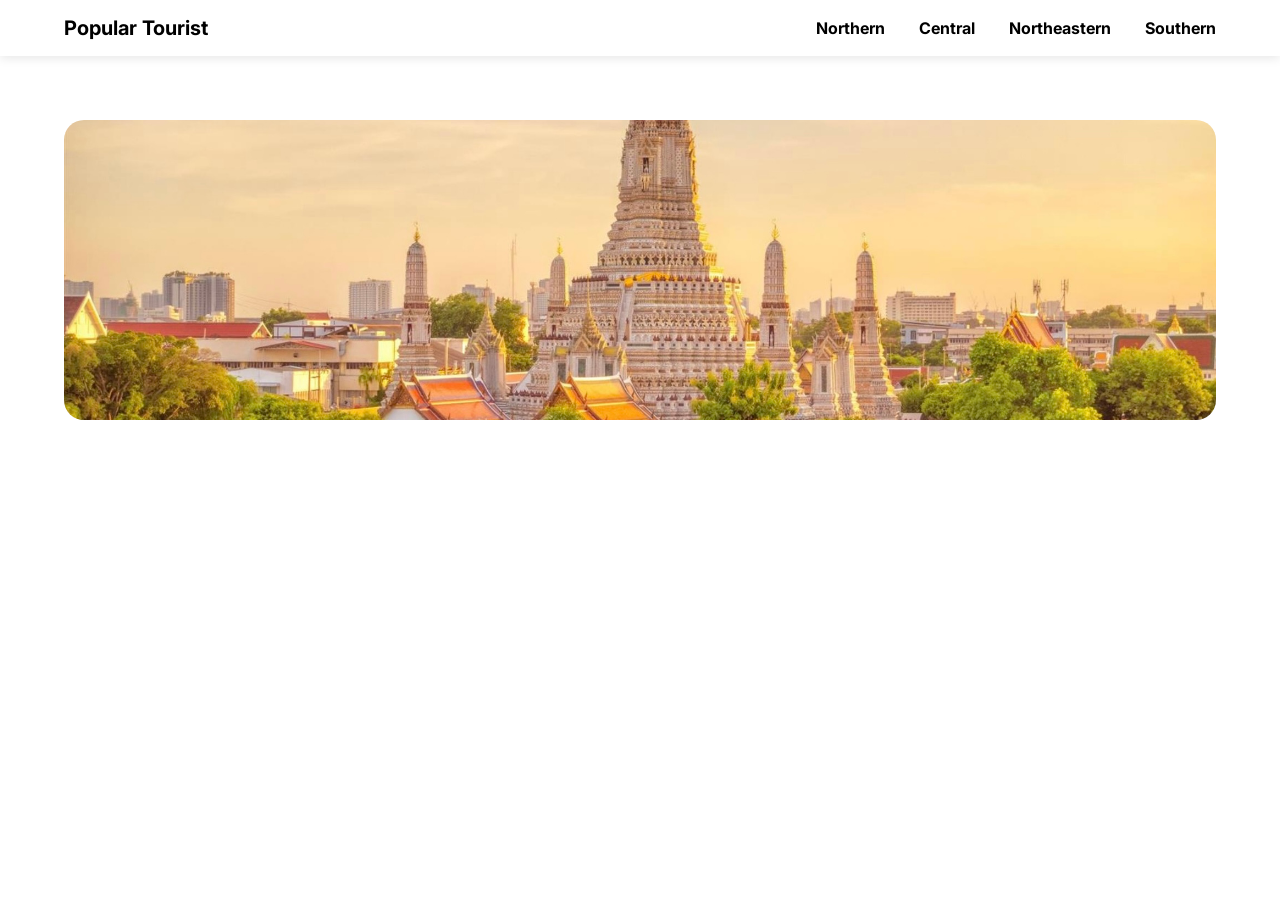
==== html/index.html @ fae62555 "add image banner" ====
<!DOCTYPE html>
<html lang="en">

<head>
  <meta charset="UTF-8">
  <meta name="viewport" content="width=device-width, initial-scale=1.0">
  <!-- Meta description for SEO -->
  <meta name="description" content="A webpage about popular tourist destinations around the Thailand.">
  <!-- favicon -->
  <link rel="icon" type="image/png/jpg" href="favicon.png">
  <!-- font link Inter, Open Sans, Roboto -->
  <link rel="preconnect" href="https://fonts.googleapis.com">
  <link rel="preconnect" href="https://fonts.gstatic.com" crossorigin>
  <link
    href="https://fonts.googleapis.com/css2?family=Inter:ital,opsz,wght@0,14..32,100..900;1,14..32,100..900&family=Open+Sans:ital,wght@0,300..800;1,300..800&family=Roboto:ital,wght@0,100..900;1,100..900&display=swap"
    rel="stylesheet">
  <!-- Icons -->
  <link rel="stylesheet"
    href="https://fonts.googleapis.com/css2?family=Material+Symbols+Outlined:opsz,wght,FILL,GRAD@24,400,0,0&icon_names=menu" />
  <!-- css , js link -->
  <link rel="stylesheet" href="../css/style.css">
  <script src="./index.js" defer></script>
  <!-- favicon -->
  <link rel="icon" type="image/x-icon" href="#">
  <title>Popular Tourist</title>

</head>

<body>

  <header class="header">
    <a class="logo" href="#home">Popular Tourist</a>
    <div class="navbar">
      <a href="#">Northern</a>
      <a href="#">Central</a>
      <a href="#">Northeastern</a>
      <a href="#">Southern</a>
    </div>
  </header>

  <!-- banner -->
  <div class="banner">
    <div class="bannerImages">
      <img src="../img/1.jpg" class="bannerImage">
      <img src="../img/2.jpg" class="bannerImage">
      <img src="../img/3.jpg" class="bannerImage">
      <img src="../img/4.webp" class="bannerImage">
      <img src="../img/5.jpg" class="bannerImage">
      <img src="../img/6.jpg" class="bannerImage">
      <img src="../img/7.jpg" class="bannerImage">
    </div>
  </div>








</body>

</html>
---- css/style.css ----
*{
    margin: 0;
    padding: 0;
    /* box-sizing: border-box; */
}

body{
    font-family: "Inter", "Open Sans", "Roboto";
    background-color: #ffffff;
    line-height: auto; 
}

.header {
    font-weight: bold;
    padding: 1rem 4rem;
    display:flex;
    justify-content:space-between;
    align-items:center;
    box-shadow: 0px 2px 10px #0000001a;
}

.logo {
    font-weight: bold;
    font-size: 1.25rem;
    color: black; 
    text-decoration: none;
}

.navbar a{
    font-weight: bold;
    font-size: 1rem;
    color: black;
    text-decoration: none;
    margin-left: 30px;
}

.banner {
    width: 100%;
    margin: auto;
}

.bannerImages {
    width: 90%;
    height: 300px;
    padding: 4rem 2rem;
    margin: auto;
    display: flex;
    align-items: center;

    overflow-x: auto;             
    scroll-snap-type: x mandatory;
    gap: 40px;
}

.bannerImages::-webkit-scrollbar {
    display: none;
}

.bannerImage {
    flex: 0 0 100%;
    height: 300px;
    object-fit: cover;
    scroll-snap-align: center;
    border-radius: 20px;
    
}


/* ขนาดหน้าจอมือถือ */
/* @media (max-width:848px){
    .header {
        padding: 1rem 4rem;
        font-weight: bold;
        display: flex;
        justify-content: space-between;
        box-shadow: 0px 2px 10px #0000001a;
    }
    .navbar {
        display: none;
    }

   .logo {
        font-size: 1rem;
   }
   
   .navbar a {
        font-size: 1rem;
   }
    
} */
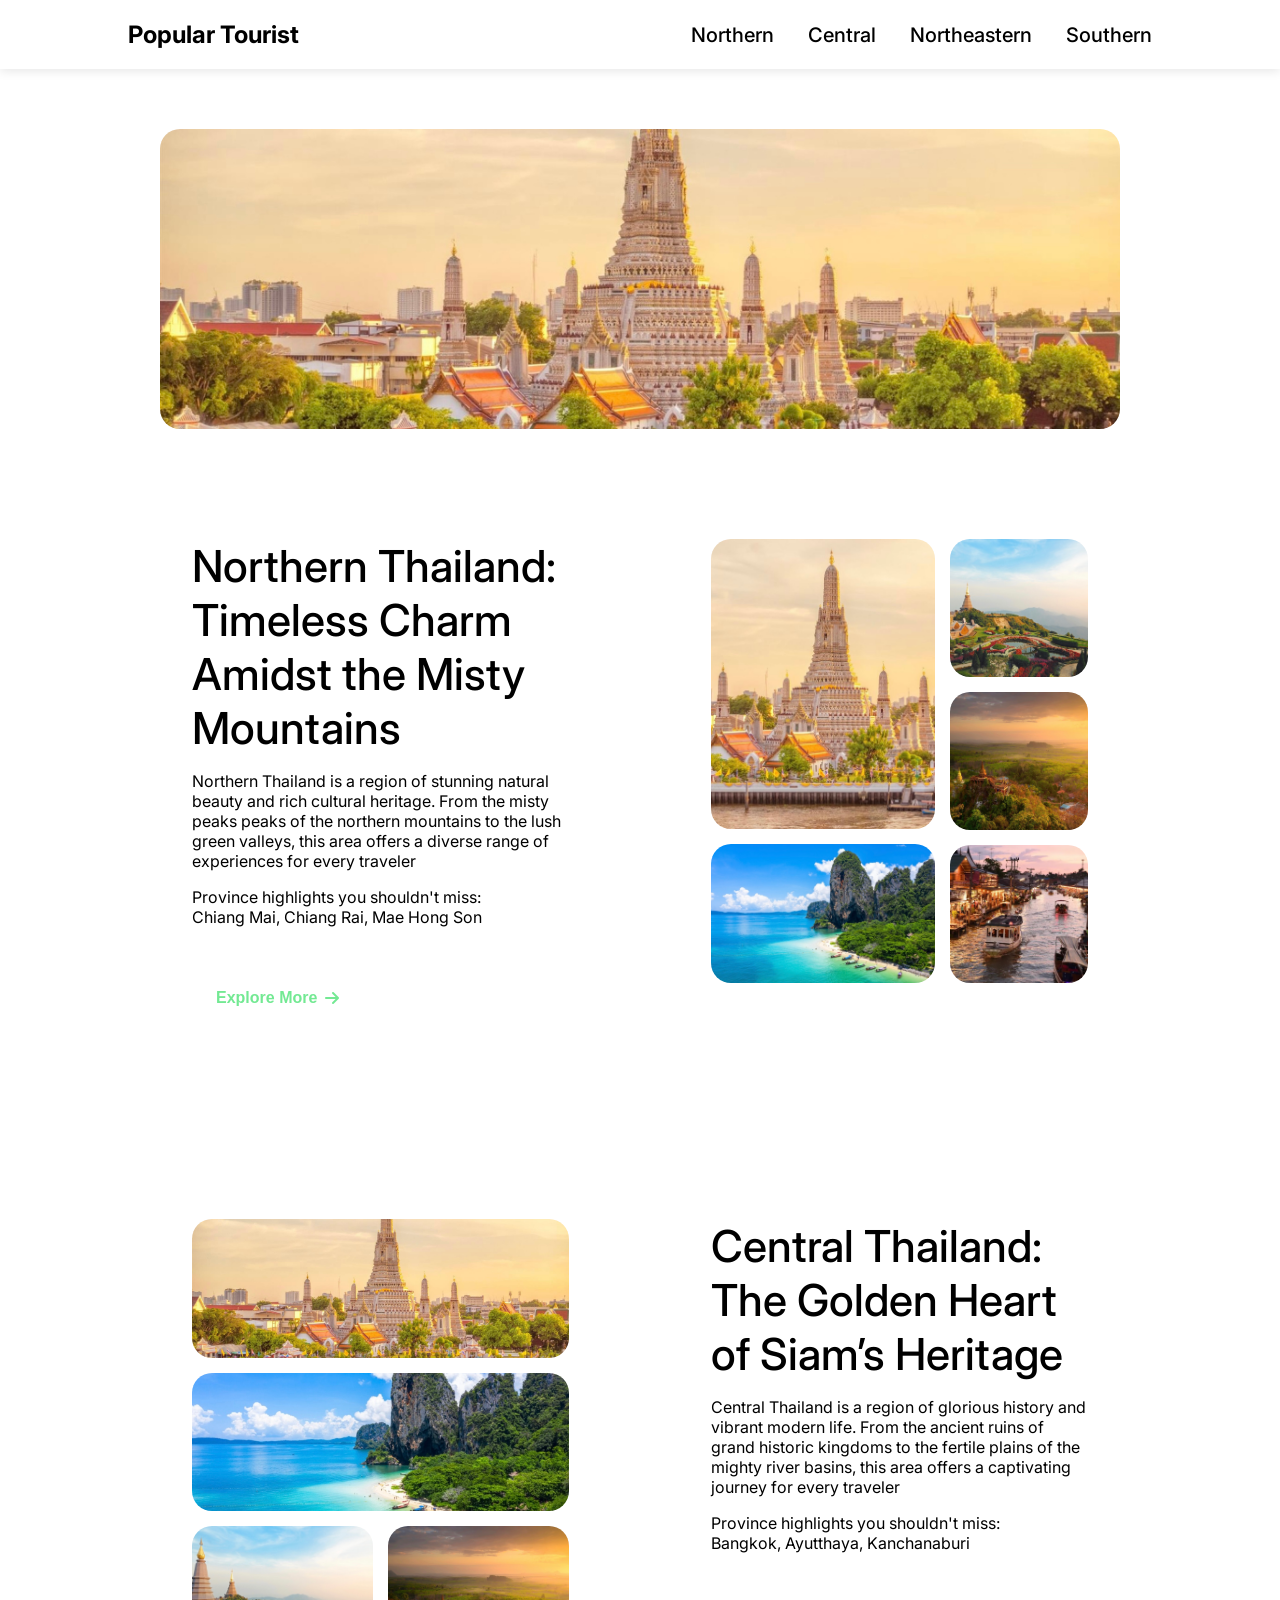
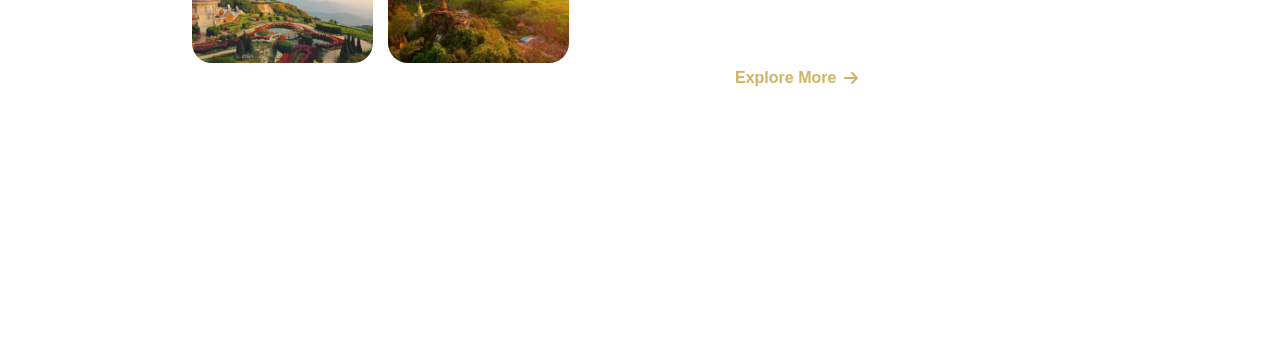
==== commit d357e7ee: "add content northern and central" ====
--- a/html/index.html
+++ b/html/index.html
@@ -15,19 +15,19 @@
     href="https://fonts.googleapis.com/css2?family=Inter:ital,opsz,wght@0,14..32,100..900;1,14..32,100..900&family=Open+Sans:ital,wght@0,300..800;1,300..800&family=Roboto:ital,wght@0,100..900;1,100..900&display=swap"
     rel="stylesheet">
   <!-- Icons -->
-  <link rel="stylesheet"
-    href="https://fonts.googleapis.com/css2?family=Material+Symbols+Outlined:opsz,wght,FILL,GRAD@24,400,0,0&icon_names=menu" />
+  <link rel="stylesheet" href="https://cdnjs.cloudflare.com/ajax/libs/font-awesome/6.5.1/css/all.min.css">
+  <!-- <link rel="stylesheet"
+    href="https://fonts.googleapis.com/css2?family=Material+Symbols+Outlined:opsz,wght,FILL,GRAD@24,400,0,0&icon_names=menu" /> -->
   <!-- css , js link -->
   <link rel="stylesheet" href="../css/style.css">
   <script src="./index.js" defer></script>
-  <!-- favicon -->
-  <link rel="icon" type="image/x-icon" href="#">
   <title>Popular Tourist</title>
 
 </head>
 
 <body>
 
+  <!-- Header -->
   <header class="header">
     <a class="logo" href="#home">Popular Tourist</a>
     <div class="navbar">
@@ -44,14 +44,86 @@
       <img src="../img/1.jpg" class="bannerImage">
       <img src="../img/2.jpg" class="bannerImage">
       <img src="../img/3.jpg" class="bannerImage">
-      <img src="../img/4.webp" class="bannerImage">
+      <img src="../img/4.jpg" class="bannerImage">
       <img src="../img/5.jpg" class="bannerImage">
       <img src="../img/6.jpg" class="bannerImage">
       <img src="../img/7.jpg" class="bannerImage">
     </div>
   </div>
 
+  <!-- all content -->
+  <main class="main">
 
+    <div class="content">
+
+      <div class="contentAll">
+        <div class="contentAllHeading">
+          <h1>Northern Thailand:</h1>
+          <h2>Timeless Charm Amidst the Misty Mountains</h2>
+        </div>
+
+        <p class="contentAllDetail">Northern Thailand is a region of stunning natural beauty and rich cultural heritage.
+          From the misty peaks peaks of the northern mountains to the lush green valleys, this area offers a diverse
+          range of experiences for every traveler</p>
+
+        <div class="contentAllPlace">
+          <p>Province highlights you shouldn't miss:</p>
+          <p>Chiang Mai, Chiang Rai, Mae Hong Son</p>
+        </div>
+
+        <button class="northernButton">Explore More <i class="fa-solid fa-arrow-right icon-green-arrow"></i></button>
+      </div>
+
+      <div class="northernImg">
+        <div class="northernImgs1">
+          <img src="../img/1.jpg" alt="" class="northernImg1-1">
+          <img src="../img/2.jpg " alt="" class="northernImg1-2">
+        </div>
+
+        <div class="northernImgs2">
+          <img src="../img/3.jpg" alt="">
+          <img src="../img/4.jpg" alt="">
+          <img src="../img/5.jpg" alt="">
+        </div>
+      </div>
+
+    </div>
+
+    <div class="content">
+      
+      <div class="centralImg">
+        <div class="centralImgs1">
+          <img src="../img/1.jpg" alt="">
+          <img src="../img/2.jpg " alt="">
+        </div>
+
+        <div class="centralImgs2">
+          <img src="../img/3.jpg" alt="">
+          <img src="../img/4.jpg" alt="">
+        </div>
+      </div>
+
+      <div class="contentAll">
+        <div class="contentAllHeading">
+          <h1>Central Thailand:</h1>
+          <h2>The Golden Heart of Siam’s Heritage</h2>
+        </div>
+
+        <p class="contentAllDetail">Central Thailand is a region of glorious history and vibrant modern life. From the
+          ancient ruins of grand historic kingdoms to the fertile plains of the mighty river basins, this area offers a
+          captivating journey for every traveler</p>
+
+        <div class="contentAllPlace">
+          <p>Province highlights you shouldn't miss:</p>
+          <p>Bangkok, Ayutthaya, Kanchanaburi</p>
+        </div>
+
+        <button class="centralButton">Explore More <i class="fa-solid fa-arrow-right icon-brown-arrow"></i></button>
+      </div>
+
+    </div>
+
+  </main>
 
 
 
--- a/css/style.css
+++ b/css/style.css
@@ -1,7 +1,7 @@
 *{
     margin: 0;
     padding: 0;
-    /* box-sizing: border-box; */
+    box-sizing: border-box;
 }
 
 body{
@@ -11,8 +11,8 @@
 }
 
 .header {
-    font-weight: bold;
-    padding: 1rem 4rem;
+    font-weight: 700;
+    padding: 1.25rem 8rem;
     display:flex;
     justify-content:space-between;
     align-items:center;
@@ -21,14 +21,14 @@
 
 .logo {
     font-weight: bold;
-    font-size: 1.25rem;
+    font-size: 1.5rem;
     color: black; 
     text-decoration: none;
 }
 
 .navbar a{
-    font-weight: bold;
-    font-size: 1rem;
+    font-weight: 500;
+    font-size: 1.25rem;
     color: black;
     text-decoration: none;
     margin-left: 30px;
@@ -37,12 +37,14 @@
 .banner {
     width: 100%;
     margin: auto;
+    padding: 0 8rem;
+    padding-top: 60px;
 }
 
 .bannerImages {
-    width: 90%;
+    width: 100%;
     height: 300px;
-    padding: 4rem 2rem;
+    padding: 0 2rem;
     margin: auto;
     display: flex;
     align-items: center;
@@ -52,10 +54,6 @@
     gap: 40px;
 }
 
-.bannerImages::-webkit-scrollbar {
-    display: none;
-}
-
 .bannerImage {
     flex: 0 0 100%;
     height: 300px;
@@ -64,6 +62,223 @@
     border-radius: 20px;
     
 }
+
+.bannerImages::-webkit-scrollbar {
+    display: none;
+}
+
+.main {
+    margin-top: 50px;
+    padding: 60px 12rem;
+}
+
+.content {
+    width: 100%;
+    min-height: 480px;
+    display: flex;
+    justify-content: space-between;
+    gap: 142px;
+    margin: 0 auto;
+    margin-bottom: 200px;
+    max-width: 1200px;
+}
+
+.contentAll {
+    display: flex;
+    flex-direction: column;
+    flex: 1;
+}
+
+.contentAllHeading h1 , h2 {
+    font-weight: 500;
+    font-size: 2.75rem;
+    display: -webkit-box;
+    -webkit-box-orient: vertical;
+    overflow: hidden;
+}
+
+.contentAllDetail , .contentAllPlace p {
+    font-size: 1rem;
+    font-weight: 400;
+}
+
+.contentAllHeading , .contentAllDetail  {
+    padding-bottom: 1rem;
+}
+
+
+
+
+
+/* northern */
+.northernButton {
+    font-weight: 600;
+    font-size: 1rem;
+    color: #73E993;
+    margin-top: auto;
+    padding: 0.75rem 1.5rem;
+    
+    display: flex;
+    align-items: center;
+    gap: 0.5rem;
+
+    align-self: flex-start;
+    border: none;
+    background-color: white;
+
+    cursor: pointer;
+    transition: all 0.3s;
+}
+
+.icon-green-arrow {
+    color: #73E993;
+    font-size: 1rem; 
+}
+
+.northernButton:hover {
+    background-color: #73E993;
+    border-radius: 5px;
+    color: white;
+    box-shadow: 0px 2px 10px #0000001a;
+}
+
+.northernButton:hover .icon-green-arrow {
+    color: white;
+}
+
+.northernImg {
+    display: flex;
+    flex: 1;
+    gap: 15px;
+    width: 100%;
+    margin-bottom: auto;
+    aspect-ratio: 408 / 480;
+}
+
+.northernImgs1 {
+    display: flex;
+    flex: 243;
+    flex-direction: column; 
+    gap: 15px;
+}
+
+.northernImg1-1 {
+    width: 100%;
+    flex: 315;
+    object-fit: cover;
+    border-radius: 20px;
+}
+
+.northernImg1-2 {
+    width: 100%;
+    flex: 150;
+    object-fit: cover;
+    border-radius: 20px;
+}
+
+.northernImgs2 {
+    display: flex;
+    flex: 150;
+    flex-direction: column;
+    gap: 15px;
+}
+
+.northernImgs2 img {
+    width: 100%;
+    flex: 1;
+    height: 100%;
+    object-fit: cover;
+    border-radius: 20px;
+}
+
+.northernImg1-1:hover, .northernImg1-2:hover, .northernImgs2 img:hover {
+    transform: scale(1.05);      
+    transition: transform 0.3s ease;
+    z-index: 10;
+    box-shadow: 0px 15px 30px #0000001a;
+}
+
+/* central */
+.centralImg {
+    display: flex;
+    flex: 1;
+    flex-direction: column; 
+    gap: 15px;
+    width: 100%;
+    margin-bottom: auto;
+    aspect-ratio: 408 / 480;
+}
+
+.centralImgs1 {
+    display: flex;
+    flex-direction: column;
+    gap: 15px;
+}
+
+.centralImgs1 img {
+    width: 100%;
+    aspect-ratio: 408 / 150;
+    object-fit: cover;
+    border-radius: 20px;
+}
+
+.centralImgs2 {
+    display: flex;
+    flex: 150;
+    flex-direction: row;
+    gap: 15px;
+}
+
+.centralImgs2 img {
+    width: 100%;
+    flex: 1;
+    height: 100%;
+    min-width: 0;
+    object-fit: cover;
+    border-radius: 20px;
+}
+
+.centralImgs1 img:hover , .centralImgs2 img:hover {
+    transform: scale(1.05);      
+    transition: transform 0.3s ease;
+    z-index: 10;
+    box-shadow: 0px 15px 30px #0000001a;
+}
+
+.centralButton {
+    font-weight: 600;
+    font-size: 1rem;
+    color: #D2B264;
+    margin-top: auto;
+    padding: 0.75rem 1.5rem;
+    
+    display: flex;
+    align-items: center;
+    gap: 0.5rem;
+
+    align-self: flex-start;
+    border: none;
+    background-color: white;
+
+    cursor: pointer;
+    transition: all 0.3s;
+}
+
+.icon-brown-arrow {
+    color: #D2B264;
+    font-weight: 1rem;
+}
+
+.centralButton:hover {
+    background-color: #D2B264;
+    border-radius: 5px;
+    color: white;
+    box-shadow: 0px 2px 10px #0000001a;
+}
+
+.centralButton:hover .icon-brown-arrow {
+    color: white;
+} 
 
 
 /* ขนาดหน้าจอมือถือ */
@@ -87,5 +302,4 @@
         font-size: 1rem;
    }
     
-} */
-
+} */
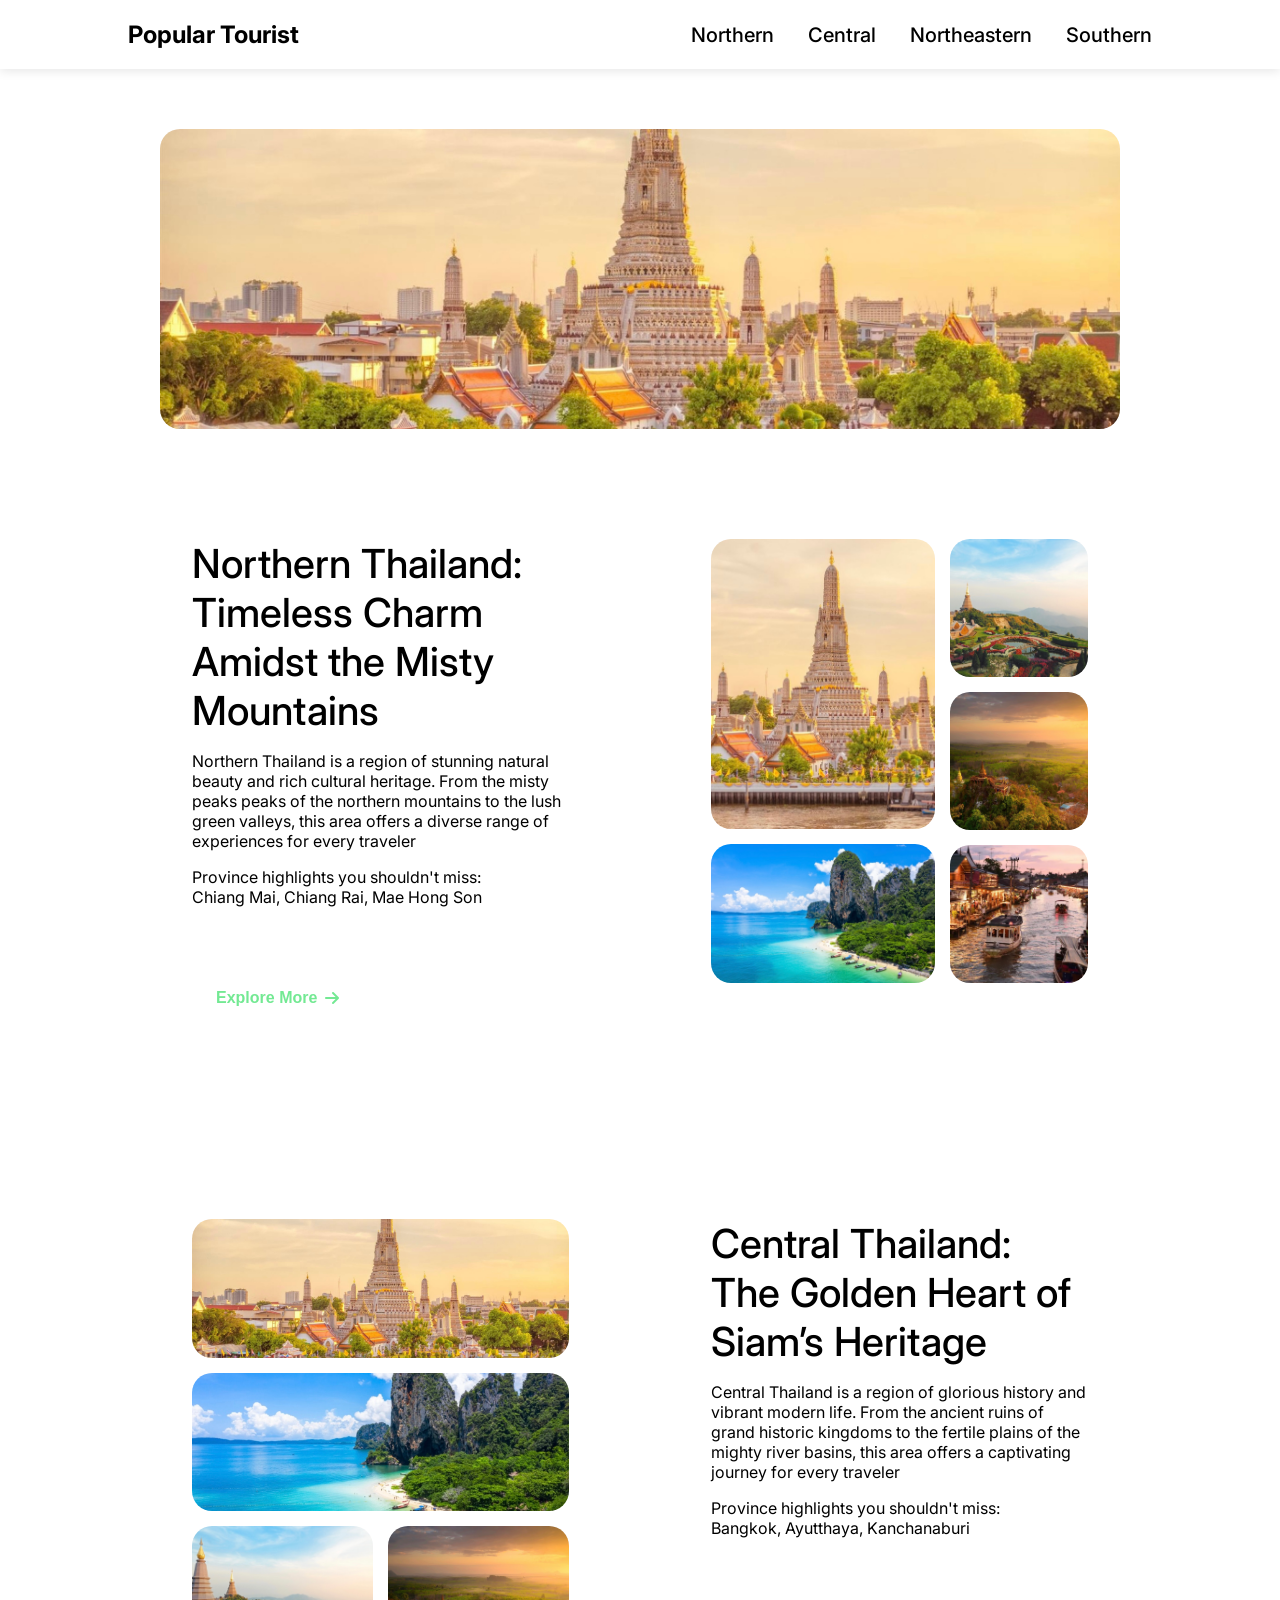
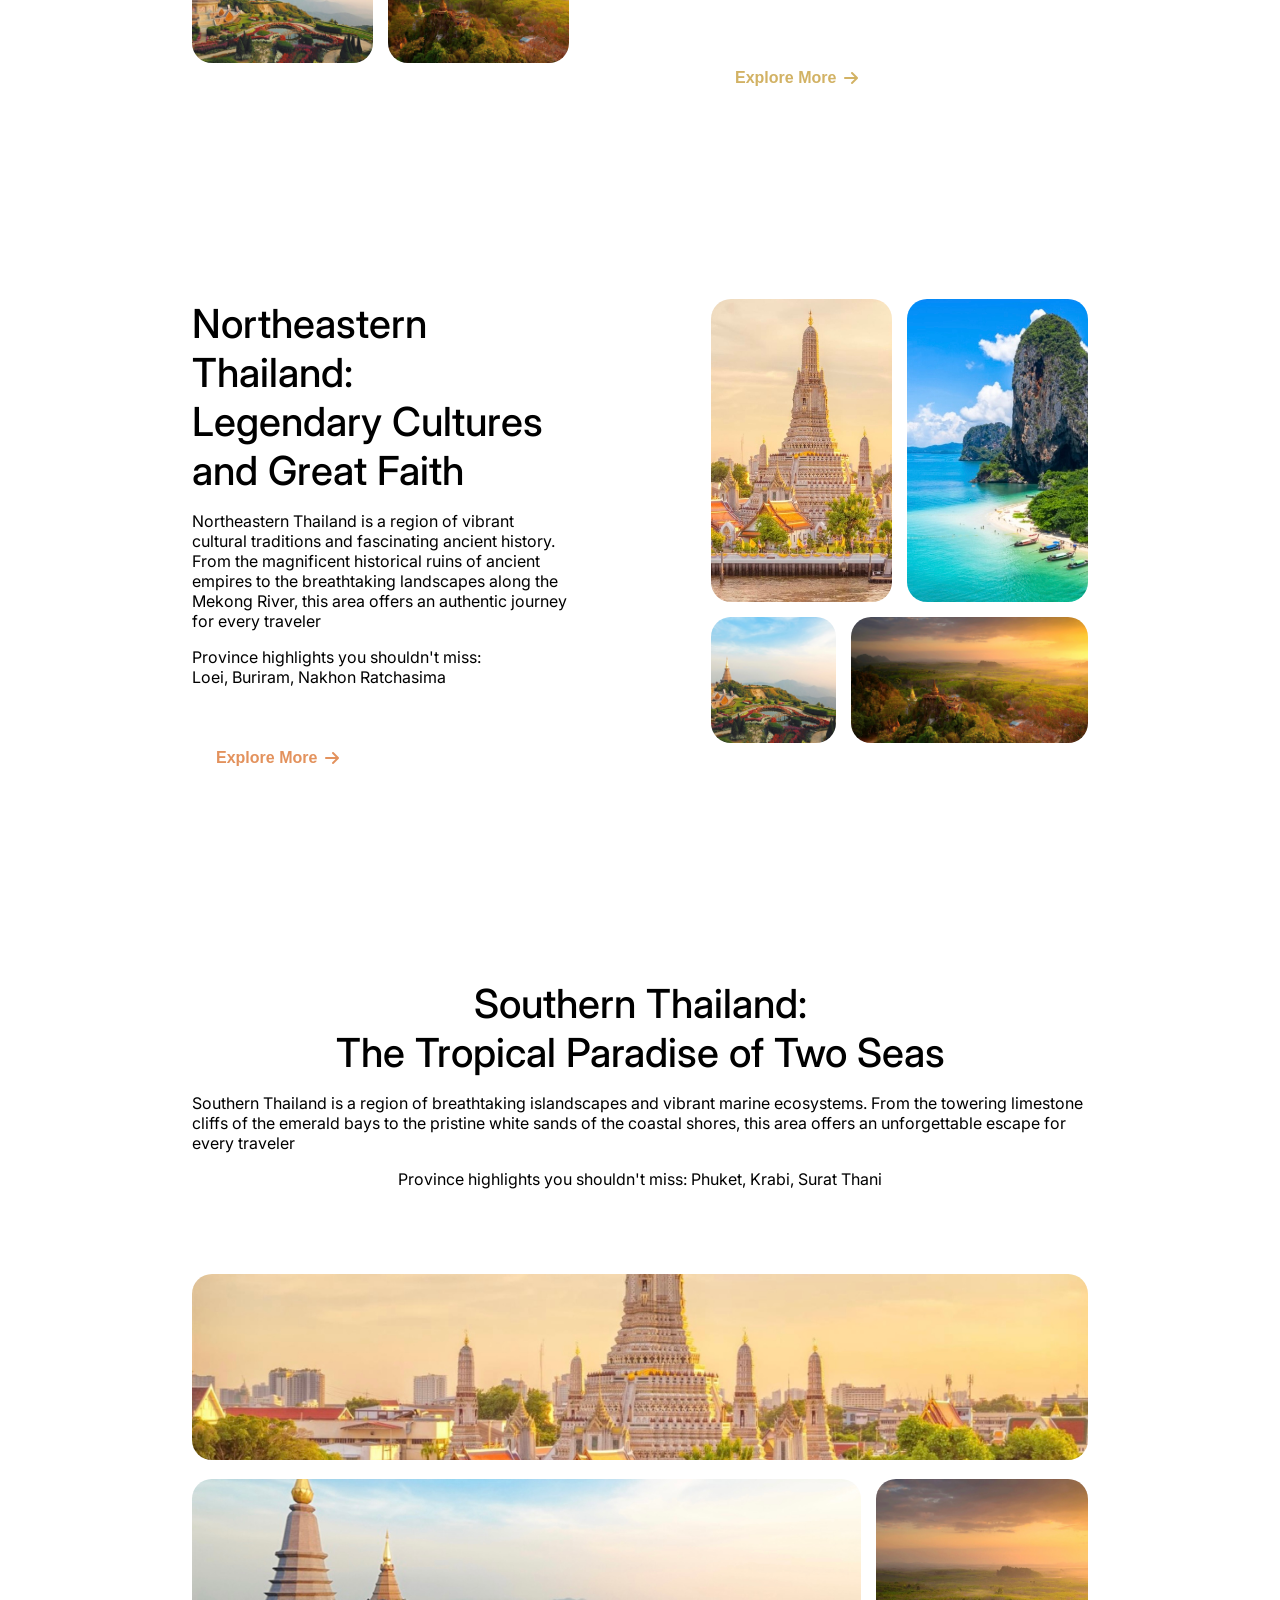
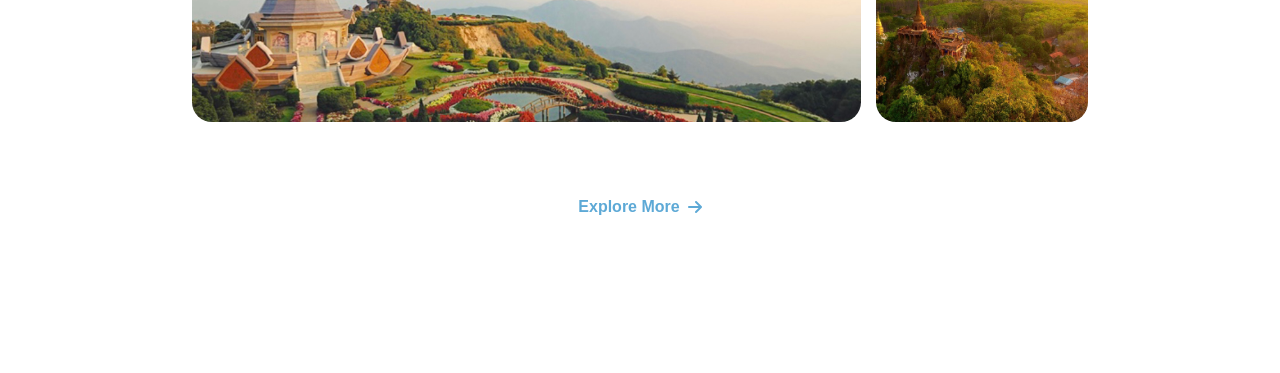
==== commit 22ca56be: "add  content northeastern and southern" ====
--- a/html/index.html
+++ b/html/index.html
@@ -54,8 +54,8 @@
   <!-- all content -->
   <main class="main">
 
+    <!-- northern -->
     <div class="content">
-
       <div class="contentAll">
         <div class="contentAllHeading">
           <h1>Northern Thailand:</h1>
@@ -86,11 +86,10 @@
           <img src="../img/5.jpg" alt="">
         </div>
       </div>
-
-    </div>
-
+    </div>
+
+    <!-- central -->
     <div class="content">
-      
       <div class="centralImg">
         <div class="centralImgs1">
           <img src="../img/1.jpg" alt="">
@@ -120,7 +119,73 @@
 
         <button class="centralButton">Explore More <i class="fa-solid fa-arrow-right icon-brown-arrow"></i></button>
       </div>
-
+    </div>
+
+    <!-- northeastern -->
+    <div class="content">
+      <div class="contentAll">
+        <div class="contentAllHeading">
+          <h1>Northeastern Thailand:</h1>
+          <h2>Legendary Cultures and Great Faith</h2>
+        </div>
+
+        <p class="contentAllDetail">Northeastern Thailand is a region of vibrant cultural traditions and fascinating
+          ancient history. From the magnificent historical ruins of ancient empires to the breathtaking landscapes along
+          the Mekong River, this area offers an authentic journey for every traveler</p>
+
+        <div class="contentAllPlace">
+          <p>Province highlights you shouldn't miss:</p>
+          <p>Loei, Buriram, Nakhon Ratchasima</p>
+        </div>
+
+        <button class="northeasternButton">Explore More <i
+            class="fa-solid fa-arrow-right icon-redBrown-arrow"></i></button>
+      </div>
+
+      <div class="northeasternImg">
+        <div class="northeasternImgs1">
+          <img src="../img/1.jpg" alt="" class="northeasternImg1-1">
+          <img src="../img/2.jpg " alt="" class="northeasternImg1-2">
+        </div>
+
+        <div class="northeasternImgs2">
+          <img src="../img/3.jpg" alt="" class="northeasternImg2-1">
+          <img src="../img/4.jpg" alt="" class="northeasternImg2-2">
+        </div>
+      </div>
+    </div>
+
+    <!-- southern -->
+    <div class="southernContent">
+
+      <div class="southernContent">
+        <div class="southernContentHeading">
+          <h1>Southern Thailand:</h1>
+          <h2>The Tropical Paradise of Two Seas</h2>
+        </div>
+
+        <p class="southernContentDetail">Southern Thailand is a region of breathtaking islandscapes and vibrant marine
+          ecosystems. From the towering limestone cliffs of the emerald bays to the pristine white sands of the coastal
+          shores, this area offers an unforgettable escape for every traveler</p>
+
+        <div class="southernContentPlace">
+          <p>Province highlights you shouldn't miss:&nbsp</p>
+          <p>Phuket, Krabi, Surat Thani</p>
+        </div>
+      </div>
+
+      <div class="southernImg">
+        <div class="southerns1">
+          <img src="../img/1.jpg" alt="" class="southern1-1">
+        </div>
+
+        <div class="southerns2">
+          <img src="../img/3.jpg" alt="" class="southern2-1">
+          <img src="../img/4.jpg" alt="" class="southern2-2">
+        </div>
+      </div>
+
+      <button class="southernButton">Explore More <i class="fa-solid fa-arrow-right icon-blue-arrow"></i></button>
     </div>
 
   </main>
--- a/css/style.css
+++ b/css/style.css
@@ -1,32 +1,32 @@
-*{
+* {
     margin: 0;
     padding: 0;
     box-sizing: border-box;
 }
 
-body{
+body {
     font-family: "Inter", "Open Sans", "Roboto";
     background-color: #ffffff;
-    line-height: auto; 
+    line-height: auto;
 }
 
 .header {
     font-weight: 700;
     padding: 1.25rem 8rem;
-    display:flex;
-    justify-content:space-between;
-    align-items:center;
+    display: flex;
+    justify-content: space-between;
+    align-items: center;
     box-shadow: 0px 2px 10px #0000001a;
 }
 
 .logo {
     font-weight: bold;
     font-size: 1.5rem;
-    color: black; 
+    color: black;
     text-decoration: none;
 }
 
-.navbar a{
+.navbar a {
     font-weight: 500;
     font-size: 1.25rem;
     color: black;
@@ -49,7 +49,7 @@
     display: flex;
     align-items: center;
 
-    overflow-x: auto;             
+    overflow-x: auto;
     scroll-snap-type: x mandatory;
     gap: 40px;
 }
@@ -60,7 +60,7 @@
     object-fit: cover;
     scroll-snap-align: center;
     border-radius: 20px;
-    
+
 }
 
 .bannerImages::-webkit-scrollbar {
@@ -89,20 +89,23 @@
     flex: 1;
 }
 
-.contentAllHeading h1 , h2 {
+.contentAllHeading h1,
+h2 {
     font-weight: 500;
-    font-size: 2.75rem;
+    font-size: 2.5rem;
     display: -webkit-box;
     -webkit-box-orient: vertical;
     overflow: hidden;
 }
 
-.contentAllDetail , .contentAllPlace p {
+.contentAllDetail,
+.contentAllPlace p {
     font-size: 1rem;
     font-weight: 400;
 }
 
-.contentAllHeading , .contentAllDetail  {
+.contentAllHeading,
+.contentAllDetail {
     padding-bottom: 1rem;
 }
 
@@ -117,7 +120,7 @@
     color: #73E993;
     margin-top: auto;
     padding: 0.75rem 1.5rem;
-    
+
     display: flex;
     align-items: center;
     gap: 0.5rem;
@@ -132,7 +135,7 @@
 
 .icon-green-arrow {
     color: #73E993;
-    font-size: 1rem; 
+    font-size: 1rem;
 }
 
 .northernButton:hover {
@@ -146,19 +149,35 @@
     color: white;
 }
 
-.northernImg {
+.northernImg,
+.centralImg,
+.northeasternImg,
+.southernImg {
     display: flex;
     flex: 1;
     gap: 15px;
     width: 100%;
     margin-bottom: auto;
+    /* aspect-ratio: 408 / 480; */
+}
+
+.centralImg,
+.northeasternImg,
+.southernImg {
+    display: flex;
+    flex-direction: column;
+}
+
+.northernImg,
+.centralImg,
+.northeasternImg {
     aspect-ratio: 408 / 480;
 }
 
 .northernImgs1 {
     display: flex;
     flex: 243;
-    flex-direction: column; 
+    flex-direction: column;
     gap: 15px;
 }
 
@@ -191,24 +210,16 @@
     border-radius: 20px;
 }
 
-.northernImg1-1:hover, .northernImg1-2:hover, .northernImgs2 img:hover {
-    transform: scale(1.05);      
+.northernImg1-1:hover , .northernImg1-2:hover , .northernImgs2 img:hover , .centralImgs1 img:hover , .centralImgs2 img:hover ,
+.northeasternImg1-1:hover , .northeasternImg1-2:hover , .northeasternImg2-1:hover , .northeasternImg2-2:hover ,
+.southern1-1:hover , .southern2-1:hover , .southern2-2:hover {
+    transform: scale(1.05);
     transition: transform 0.3s ease;
     z-index: 10;
     box-shadow: 0px 15px 30px #0000001a;
 }
 
 /* central */
-.centralImg {
-    display: flex;
-    flex: 1;
-    flex-direction: column; 
-    gap: 15px;
-    width: 100%;
-    margin-bottom: auto;
-    aspect-ratio: 408 / 480;
-}
-
 .centralImgs1 {
     display: flex;
     flex-direction: column;
@@ -236,13 +247,6 @@
     min-width: 0;
     object-fit: cover;
     border-radius: 20px;
-}
-
-.centralImgs1 img:hover , .centralImgs2 img:hover {
-    transform: scale(1.05);      
-    transition: transform 0.3s ease;
-    z-index: 10;
-    box-shadow: 0px 15px 30px #0000001a;
 }
 
 .centralButton {
@@ -251,7 +255,7 @@
     color: #D2B264;
     margin-top: auto;
     padding: 0.75rem 1.5rem;
-    
+
     display: flex;
     align-items: center;
     gap: 0.5rem;
@@ -278,7 +282,196 @@
 
 .centralButton:hover .icon-brown-arrow {
     color: white;
-} 
+}
+
+/* northeastern */
+.northeasternImgs1 {
+    display: flex;
+    gap: 15px;
+    flex: 329;
+    width: 100%;
+    min-height: 0;
+    /* flex-direction: row; */
+}
+
+.northeasternImg1-1 {
+    flex: 163;
+    width: 0;
+    height: 100%;
+    /* aspect-ratio: 230 / 329; */
+    height: 100%;
+    object-fit: cover;
+    border-radius: 20px;
+}
+
+.northeasternImg1-2 {
+    width: 100%;
+    flex: 163;
+    width: 0;
+    height: 100%;
+    object-fit: cover;
+    border-radius: 20px;
+}
+
+.northeasternImgs2 {
+    display: flex;
+    gap: 15px;
+    /* flex: 150; */
+    flex: 136;
+    width: 100%;
+    min-height: 0;
+}
+
+.northeasternImg2-1 {
+    width: 0;
+    height: 100%;
+    flex: 136;
+    object-fit: cover;
+    border-radius: 20px;
+}
+
+.northeasternImg2-2 {
+    width: 0;
+    flex: 257;
+    height: 100%;
+    object-fit: cover;
+    border-radius: 20px;
+}
+
+.northeasternButton {
+    font-weight: 600;
+    font-size: 1rem;
+    color: #E3925D;
+    margin-top: auto;
+    padding: 0.75rem 1.5rem;
+
+    display: flex;
+    align-items: center;
+    gap: 0.5rem;
+
+    align-self: flex-start;
+    border: none;
+    background-color: white;
+
+    cursor: pointer;
+    transition: all 0.3s;
+}
+
+.icon-redBrown-arrow {
+    color: #E3925D;
+    font-weight: 1rem;
+}
+
+.northeasternButton:hover {
+    background-color: #E3925D;
+    border-radius: 5px;
+    color: white;
+    box-shadow: 0px 2px 10px #0000001a;
+}
+
+.northeasternButton:hover .icon-redBrown-arrow {
+    color: white;
+}
+
+/* southern */
+.southernContent {
+    display: flex;
+    flex-direction: column;
+    align-items: center;
+    padding-bottom: 85px;
+}
+
+.southernContentHeading h1,
+h2 {
+    font-weight: 500;
+    font-size: 2.5rem;
+    display: -webkit-box;
+    -webkit-box-orient: vertical;
+    overflow: hidden;
+    display: flex;
+    flex-direction: column;
+    align-items: center;
+}
+
+.southernContentDetail,
+.southernContentHeading {
+    padding-bottom: 1rem;
+}
+
+.southernContentPlace {
+    display: flex;
+}
+
+.southernImg {
+    padding-bottom: 4rem;
+}
+
+.southern1-1 {
+    width: 100%;
+    aspect-ratio: 673 / 140;
+    object-fit: cover;
+    border-radius: 20px;
+}
+
+.southerns2 {
+    display: flex;
+    aspect-ratio: 666 / 180;
+    gap: 15px;
+    width: 100%;
+    min-height: 0;
+}
+
+.southern2-1 {
+    width: 0;
+    height: 100%;
+    flex: 494;
+    object-fit: cover;
+    border-radius: 20px;
+}
+
+.southern2-2 {
+    width: 0;
+    height: 100%;
+    flex: 157;
+    object-fit: cover;
+    border-radius: 20px;
+}
+
+.southernButton {
+    font-weight: 600;
+    font-size: 1rem;
+    color: #5DA9D6;
+    margin-top: auto;
+    padding: 0.75rem 1.5rem;
+
+    display: flex;
+    align-items: center;
+    gap: 0.5rem;
+    margin: auto;
+
+    align-self: flex-start;
+    border: none;
+    background-color: white;
+
+    cursor: pointer;
+    transition: all 0.3s;
+}
+
+.icon-blue-arrow {
+    color: #5DA9D6;
+    font-weight: 1rem;
+}
+
+.southernButton:hover {
+    background-color: #5DA9D6;
+    border-radius: 5px;
+    color: white;
+    box-shadow: 0px 2px 10px #0000001a;
+}
+
+.southernButton:hover .icon-blue-arrow {
+    color: white;
+}
 
 
 /* ขนาดหน้าจอมือถือ */
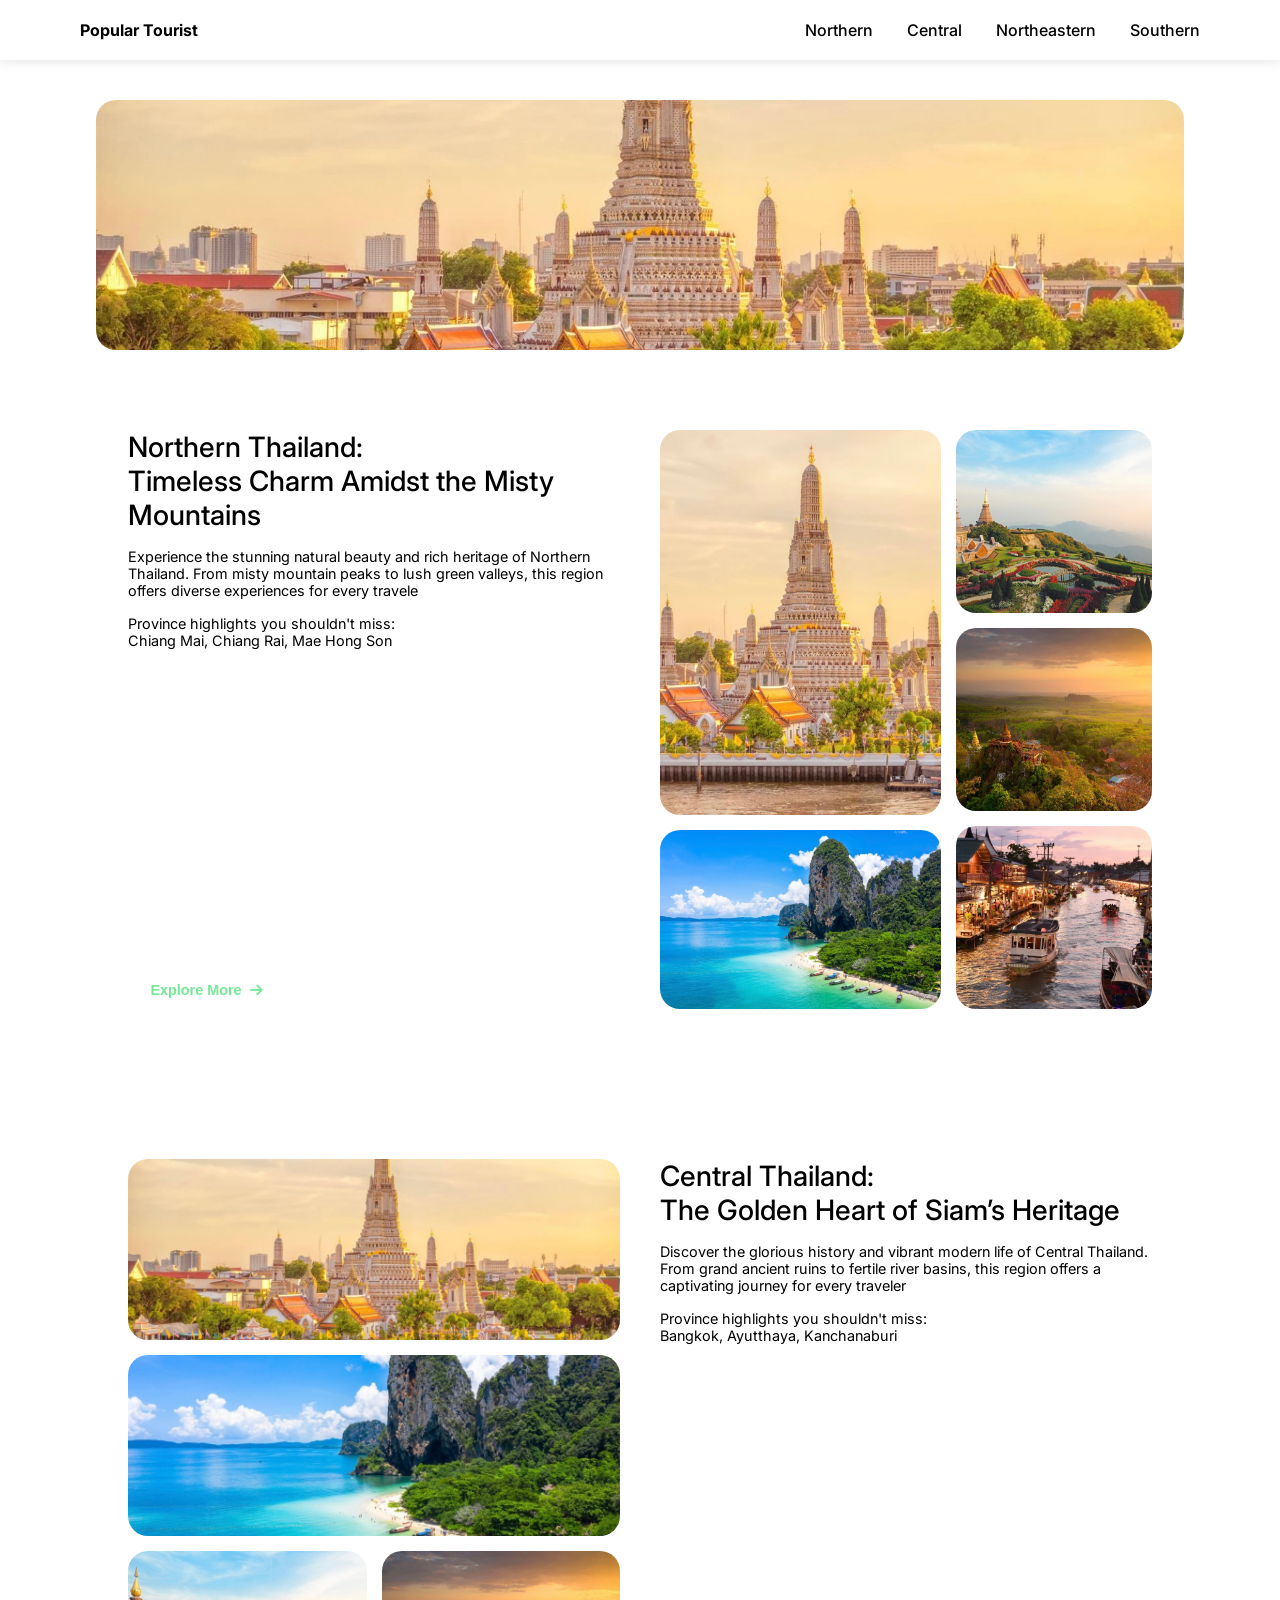
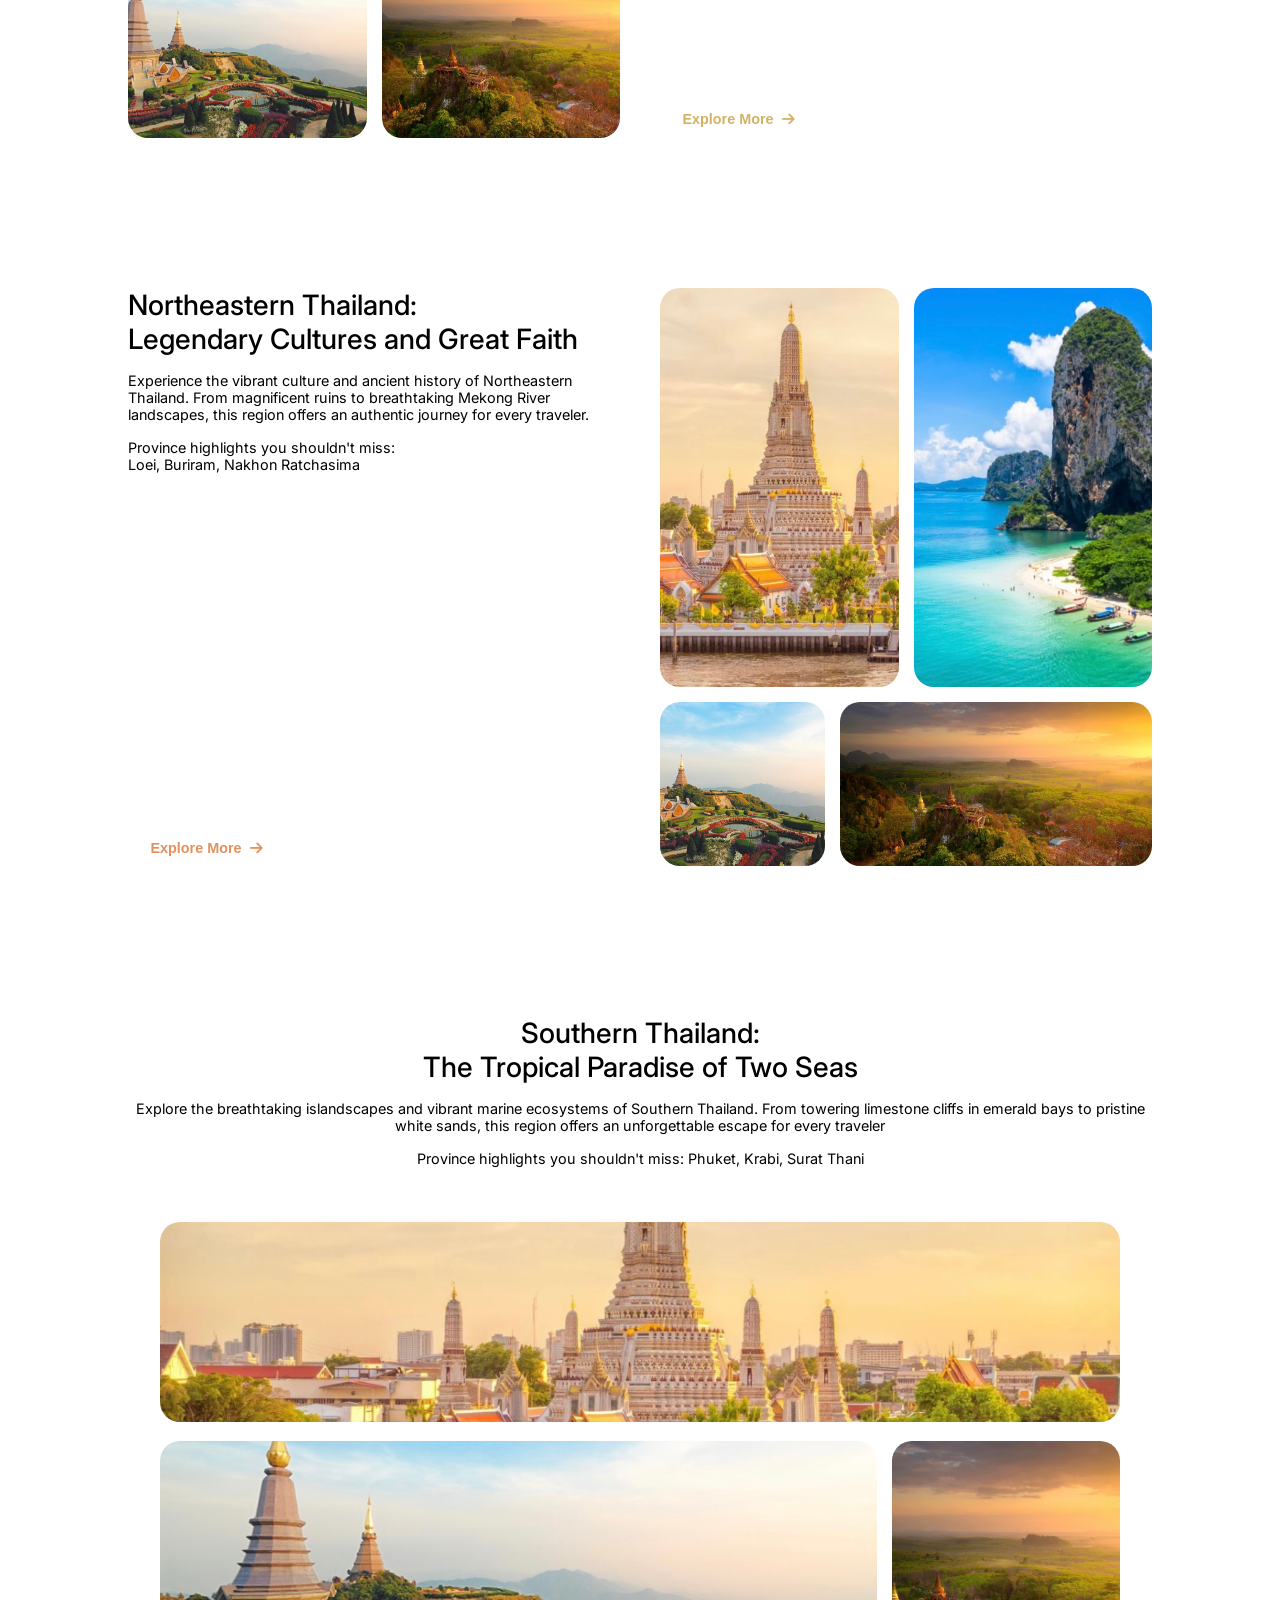
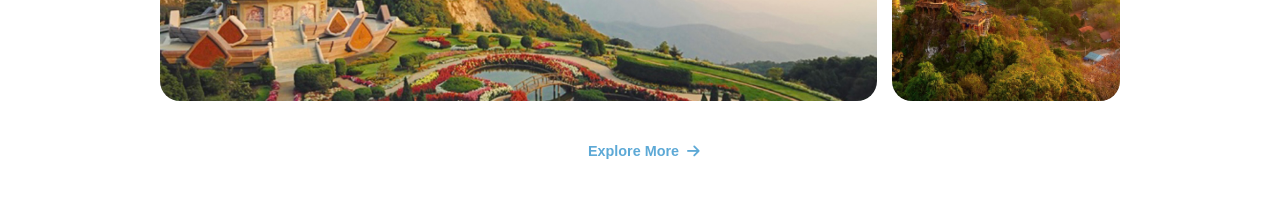
==== commit 172885e8: "do a responsive" ====
--- a/html/index.html
+++ b/html/index.html
@@ -62,12 +62,11 @@
           <h2>Timeless Charm Amidst the Misty Mountains</h2>
         </div>
 
-        <p class="contentAllDetail">Northern Thailand is a region of stunning natural beauty and rich cultural heritage.
-          From the misty peaks peaks of the northern mountains to the lush green valleys, this area offers a diverse
-          range of experiences for every traveler</p>
+        <p class="contentAllDetail">Experience the stunning natural beauty and rich heritage of Northern Thailand. From
+          misty mountain peaks to lush green valleys, this region offers diverse experiences for every travele</p>
 
         <div class="contentAllPlace">
-          <p>Province highlights you shouldn't miss:</p>
+          <p>Province highlights you shouldn't miss:&nbsp</p>
           <p>Chiang Mai, Chiang Rai, Mae Hong Son</p>
         </div>
 
@@ -108,12 +107,11 @@
           <h2>The Golden Heart of Siam’s Heritage</h2>
         </div>
 
-        <p class="contentAllDetail">Central Thailand is a region of glorious history and vibrant modern life. From the
-          ancient ruins of grand historic kingdoms to the fertile plains of the mighty river basins, this area offers a
-          captivating journey for every traveler</p>
+        <p class="contentAllDetail">Discover the glorious history and vibrant modern life of Central Thailand. From
+          grand ancient ruins to fertile river basins, this region offers a captivating journey for every traveler</p>
 
         <div class="contentAllPlace">
-          <p>Province highlights you shouldn't miss:</p>
+          <p>Province highlights you shouldn't miss:&nbsp</p>
           <p>Bangkok, Ayutthaya, Kanchanaburi</p>
         </div>
 
@@ -129,12 +127,12 @@
           <h2>Legendary Cultures and Great Faith</h2>
         </div>
 
-        <p class="contentAllDetail">Northeastern Thailand is a region of vibrant cultural traditions and fascinating
-          ancient history. From the magnificent historical ruins of ancient empires to the breathtaking landscapes along
-          the Mekong River, this area offers an authentic journey for every traveler</p>
+        <p class="contentAllDetail">Experience the vibrant culture and ancient history of Northeastern Thailand. From
+          magnificent ruins to breathtaking Mekong River landscapes, this region offers an authentic journey for every
+          traveler.</p>
 
         <div class="contentAllPlace">
-          <p>Province highlights you shouldn't miss:</p>
+          <p>Province highlights you shouldn't miss:&nbsp</p>
           <p>Loei, Buriram, Nakhon Ratchasima</p>
         </div>
 
@@ -164,9 +162,9 @@
           <h2>The Tropical Paradise of Two Seas</h2>
         </div>
 
-        <p class="southernContentDetail">Southern Thailand is a region of breathtaking islandscapes and vibrant marine
-          ecosystems. From the towering limestone cliffs of the emerald bays to the pristine white sands of the coastal
-          shores, this area offers an unforgettable escape for every traveler</p>
+        <p class="southernContentDetail">Explore the breathtaking islandscapes and vibrant marine ecosystems of Southern
+          Thailand. From towering limestone cliffs in emerald bays to pristine white sands, this region offers an
+          unforgettable escape for every traveler</p>
 
         <div class="southernContentPlace">
           <p>Province highlights you shouldn't miss:&nbsp</p>
--- a/css/style.css
+++ b/css/style.css
@@ -10,9 +10,10 @@
     line-height: auto;
 }
 
+/* navbar header */
 .header {
     font-weight: 700;
-    padding: 1.25rem 8rem;
+    padding: 1.25rem 5rem;
     display: flex;
     justify-content: space-between;
     align-items: center;
@@ -21,24 +22,24 @@
 
 .logo {
     font-weight: bold;
-    font-size: 1.5rem;
+    font-size: 1rem;
     color: black;
     text-decoration: none;
 }
 
 .navbar a {
     font-weight: 500;
-    font-size: 1.25rem;
+    font-size: 1rem;
     color: black;
     text-decoration: none;
     margin-left: 30px;
 }
 
+/* img banner */
 .banner {
     width: 100%;
     margin: auto;
-    padding: 0 8rem;
-    padding-top: 60px;
+    padding: 40px 5rem 0 5rem;
 }
 
 .bannerImages {
@@ -60,16 +61,16 @@
     object-fit: cover;
     scroll-snap-align: center;
     border-radius: 20px;
-
 }
 
 .bannerImages::-webkit-scrollbar {
     display: none;
 }
 
+/* all content */
 .main {
-    margin-top: 50px;
-    padding: 60px 12rem;
+    margin-top: 80px;
+    padding: 0 10.5rem;
 }
 
 .content {
@@ -77,10 +78,11 @@
     min-height: 480px;
     display: flex;
     justify-content: space-between;
-    gap: 142px;
+    gap: 80px;
     margin: 0 auto;
-    margin-bottom: 200px;
+    margin-bottom: 150px;
     max-width: 1200px;
+    align-items: stretch;
 }
 
 .contentAll {
@@ -89,37 +91,30 @@
     flex: 1;
 }
 
-.contentAllHeading h1,
-h2 {
+.contentAllHeading h1 , h2 {
     font-weight: 500;
-    font-size: 2.5rem;
+    font-size: 2.25rem;
     display: -webkit-box;
     -webkit-box-orient: vertical;
     overflow: hidden;
 }
 
-.contentAllDetail,
-.contentAllPlace p {
+.contentAllDetail , .contentAllPlace p {
     font-size: 1rem;
     font-weight: 400;
 }
 
-.contentAllHeading,
-.contentAllDetail {
+.contentAllHeading , .contentAllDetail  {
     padding-bottom: 1rem;
 }
 
 
-
-
-
-/* northern */
-.northernButton {
+/* all button */
+.northernButton , .centralButton , .northeasternButton , .southernButton {
     font-weight: 600;
     font-size: 1rem;
-    color: #73E993;
     margin-top: auto;
-    padding: 0.75rem 1.5rem;
+    padding: 0.75rem 1rem 0.75rem 1.5rem;
 
     display: flex;
     align-items: center;
@@ -133,47 +128,81 @@
     transition: all 0.3s;
 }
 
+.northernButton {
+    color: #73E993;
+}
+.centralButton {
+    color: #D2B264;
+}
+.northeasternButton {
+    color: #E3925D;
+}
+.southernButton {
+    margin: auto;
+    color: #5DA9D6;
+}
+
+.icon-green-arrow , .icon-brown-arrow , .icon-redBrown-arrow , .icon-blue-arrow {
+    font-size: 1rem;
+}
 .icon-green-arrow {
     color: #73E993;
-    font-size: 1rem;
-}
-
-.northernButton:hover {
-    background-color: #73E993;
+}
+.icon-brown-arrow {
+    color: #D2B264;
+}
+.icon-redBrown-arrow {
+    color: #E3925D;
+}
+.icon-blue-arrow {
+    color: #5DA9D6;
+}
+
+.northernButton:hover , .centralButton:hover , .northeasternButton:hover , .southernButton:hover {
     border-radius: 5px;
     color: white;
     box-shadow: 0px 2px 10px #0000001a;
 }
 
-.northernButton:hover .icon-green-arrow {
+.northernButton:hover {
+    background-color: #73E993;
+}
+.centralButton:hover {
+    background-color: #D2B264;
+}
+.northeasternButton:hover {
+    background-color: #E3925D;
+}
+.southernButton:hover {
+    background-color: #5DA9D6;
+}
+
+.northernButton:hover .icon-green-arrow , .centralButton:hover .icon-brown-arrow ,
+.northeasternButton:hover .icon-redBrown-arrow , .southernButton:hover .icon-blue-arrow{
     color: white;
 }
 
-.northernImg,
-.centralImg,
-.northeasternImg,
-.southernImg {
+
+/* all img */
+.northernImg , .centralImg , .northeasternImg , .southernImg {
     display: flex;
     flex: 1;
     gap: 15px;
     width: 100%;
-    margin-bottom: auto;
-    /* aspect-ratio: 408 / 480; */
-}
-
-.centralImg,
-.northeasternImg,
-.southernImg {
-    display: flex;
-    flex-direction: column;
-}
-
-.northernImg,
-.centralImg,
-.northeasternImg {
+    /* margin-bottom: auto; */
+}
+
+.centralImg , .centralImgs1 , .northeasternImg , .southernImg {
+    display: flex;
+    flex-direction: column;
+}
+
+/* .northernImg , .centralImg , .northeasternImg {
     aspect-ratio: 408 / 480;
-}
-
+} */
+
+
+/* img northern */
 .northernImgs1 {
     display: flex;
     flex: 243;
@@ -181,18 +210,19 @@
     gap: 15px;
 }
 
+.northernImg1-1 , .northernImg1-2 , .northernImgs2 img {
+    width: 100%;
+    object-fit: cover;
+    border-radius: 20px;
+    transition: transform 0.3s ease;
+}
+
 .northernImg1-1 {
-    width: 100%;
     flex: 315;
-    object-fit: cover;
-    border-radius: 20px;
 }
 
 .northernImg1-2 {
-    width: 100%;
     flex: 150;
-    object-fit: cover;
-    border-radius: 20px;
 }
 
 .northernImgs2 {
@@ -203,296 +233,237 @@
 }
 
 .northernImgs2 img {
-    width: 100%;
     flex: 1;
     height: 100%;
-    object-fit: cover;
-    border-radius: 20px;
 }
 
 .northernImg1-1:hover , .northernImg1-2:hover , .northernImgs2 img:hover , .centralImgs1 img:hover , .centralImgs2 img:hover ,
 .northeasternImg1-1:hover , .northeasternImg1-2:hover , .northeasternImg2-1:hover , .northeasternImg2-2:hover ,
 .southern1-1:hover , .southern2-1:hover , .southern2-2:hover {
     transform: scale(1.05);
-    transition: transform 0.3s ease;
     z-index: 10;
     box-shadow: 0px 15px 30px #0000001a;
 }
 
-/* central */
+
+/* img central */
 .centralImgs1 {
-    display: flex;
-    flex-direction: column;
-    gap: 15px;
+    gap: 15px;
+}
+
+.centralImgs1 img , .centralImgs2 img {
+    width: 100%;
+    object-fit: cover;
+    border-radius: 20px;
+    transition: transform 0.3s ease;
 }
 
 .centralImgs1 img {
-    width: 100%;
     aspect-ratio: 408 / 150;
-    object-fit: cover;
-    border-radius: 20px;
 }
 
 .centralImgs2 {
     display: flex;
+    flex-direction: row;
     flex: 150;
-    flex-direction: row;
     gap: 15px;
 }
 
 .centralImgs2 img {
-    width: 100%;
+    height: 100%;
+    min-width: 0;
     flex: 1;
-    height: 100%;
-    min-width: 0;
-    object-fit: cover;
-    border-radius: 20px;
-}
-
-.centralButton {
-    font-weight: 600;
-    font-size: 1rem;
-    color: #D2B264;
-    margin-top: auto;
-    padding: 0.75rem 1.5rem;
-
-    display: flex;
-    align-items: center;
-    gap: 0.5rem;
-
-    align-self: flex-start;
-    border: none;
-    background-color: white;
-
-    cursor: pointer;
-    transition: all 0.3s;
-}
-
-.icon-brown-arrow {
-    color: #D2B264;
-    font-weight: 1rem;
-}
-
-.centralButton:hover {
-    background-color: #D2B264;
-    border-radius: 5px;
-    color: white;
-    box-shadow: 0px 2px 10px #0000001a;
-}
-
-.centralButton:hover .icon-brown-arrow {
-    color: white;
-}
-
-/* northeastern */
+}
+
+
+/* img northeastern */
+.northeasternImg1-2 , .northeasternImg2-1 , .northeasternImg2-2 {
+    width: 0;
+    height: 100%;
+    object-fit: cover;
+    border-radius: 20px;
+}
+
+.northeasternImg1-1 , .northeasternImg1-2 , .northeasternImg2-1 , .northeasternImg2-2 {
+    transition: transform 0.3s ease;
+}
+
 .northeasternImgs1 {
     display: flex;
     gap: 15px;
     flex: 329;
     width: 100%;
     min-height: 0;
-    /* flex-direction: row; */
 }
 
 .northeasternImg1-1 {
     flex: 163;
     width: 0;
     height: 100%;
-    /* aspect-ratio: 230 / 329; */
-    height: 100%;
+    height: 100%;
+
     object-fit: cover;
     border-radius: 20px;
 }
 
 .northeasternImg1-2 {
-    width: 100%;
     flex: 163;
+}
+
+.northeasternImgs2 {
+    display: flex;
+    width: 100%;
+    flex: 136;
+    min-height: 0;
+    gap: 15px;
+}
+
+.northeasternImg2-1 {
+    flex: 136;
+}
+
+.northeasternImg2-2 {
+    flex: 257;
+}
+
+
+/* img southern */
+.southernContent {
+    display: flex;
+    flex-direction: column;
+    align-items: center;
+    text-align: center;
+    padding-bottom: 55px;
+    max-width: 1200px;
+    margin: auto;
+}
+
+.southernContentHeading h1 , h2 {
+    font-weight: 500;
+    font-size: 2.25rem;
+    overflow: hidden;
+}
+
+.southernContentDetail , .southernContentHeading {
+    padding-bottom: 1rem;
+    display: flex;
+    flex-direction: column;
+}
+
+.southernContentPlace {
+    display: flex;
+}
+
+.southernImg {
+    padding: 0 2rem 4rem 2rem;
+    padding-bottom: 2rem;
+}
+
+.southern1-1 , .southern2-1 , .southern2-2 {
+    object-fit: cover;
+    border-radius: 20px;
+    transition: transform 0.3s ease;
+}
+
+.southern2-1 , .southern2-2 {
     width: 0;
     height: 100%;
-    object-fit: cover;
-    border-radius: 20px;
-}
-
-.northeasternImgs2 {
-    display: flex;
-    gap: 15px;
-    /* flex: 150; */
-    flex: 136;
+}
+
+.southern1-1 {
+    width: 100%;
+    aspect-ratio: 673 / 140;
+}
+
+.southerns2 {
+    display: flex;
     width: 100%;
     min-height: 0;
-}
-
-.northeasternImg2-1 {
-    width: 0;
-    height: 100%;
-    flex: 136;
-    object-fit: cover;
-    border-radius: 20px;
-}
-
-.northeasternImg2-2 {
-    width: 0;
-    flex: 257;
-    height: 100%;
-    object-fit: cover;
-    border-radius: 20px;
-}
-
-.northeasternButton {
-    font-weight: 600;
-    font-size: 1rem;
-    color: #E3925D;
-    margin-top: auto;
-    padding: 0.75rem 1.5rem;
-
-    display: flex;
-    align-items: center;
-    gap: 0.5rem;
-
-    align-self: flex-start;
-    border: none;
-    background-color: white;
-
-    cursor: pointer;
-    transition: all 0.3s;
-}
-
-.icon-redBrown-arrow {
-    color: #E3925D;
-    font-weight: 1rem;
-}
-
-.northeasternButton:hover {
-    background-color: #E3925D;
-    border-radius: 5px;
-    color: white;
-    box-shadow: 0px 2px 10px #0000001a;
-}
-
-.northeasternButton:hover .icon-redBrown-arrow {
-    color: white;
-}
-
-/* southern */
-.southernContent {
-    display: flex;
-    flex-direction: column;
-    align-items: center;
-    padding-bottom: 85px;
-}
-
-.southernContentHeading h1,
-h2 {
-    font-weight: 500;
-    font-size: 2.5rem;
-    display: -webkit-box;
-    -webkit-box-orient: vertical;
-    overflow: hidden;
-    display: flex;
-    flex-direction: column;
-    align-items: center;
-}
-
-.southernContentDetail,
-.southernContentHeading {
-    padding-bottom: 1rem;
-}
-
-.southernContentPlace {
-    display: flex;
-}
-
-.southernImg {
-    padding-bottom: 4rem;
-}
-
-.southern1-1 {
-    width: 100%;
-    aspect-ratio: 673 / 140;
-    object-fit: cover;
-    border-radius: 20px;
-}
-
-.southerns2 {
-    display: flex;
     aspect-ratio: 666 / 180;
     gap: 15px;
-    width: 100%;
-    min-height: 0;
 }
 
 .southern2-1 {
-    width: 0;
-    height: 100%;
     flex: 494;
-    object-fit: cover;
-    border-radius: 20px;
 }
 
 .southern2-2 {
-    width: 0;
-    height: 100%;
     flex: 157;
-    object-fit: cover;
-    border-radius: 20px;
-}
-
-.southernButton {
-    font-weight: 600;
-    font-size: 1rem;
-    color: #5DA9D6;
-    margin-top: auto;
-    padding: 0.75rem 1.5rem;
-
-    display: flex;
-    align-items: center;
-    gap: 0.5rem;
-    margin: auto;
-
-    align-self: flex-start;
-    border: none;
-    background-color: white;
-
-    cursor: pointer;
-    transition: all 0.3s;
-}
-
-.icon-blue-arrow {
-    color: #5DA9D6;
-    font-weight: 1rem;
-}
-
-.southernButton:hover {
-    background-color: #5DA9D6;
-    border-radius: 5px;
-    color: white;
-    box-shadow: 0px 2px 10px #0000001a;
-}
-
-.southernButton:hover .icon-blue-arrow {
-    color: white;
-}
-
-
-/* ขนาดหน้าจอมือถือ */
-/* @media (max-width:848px){
-    .header {
-        padding: 1rem 4rem;
-        font-weight: bold;
-        display: flex;
-        justify-content: space-between;
-        box-shadow: 0px 2px 10px #0000001a;
-    }
-    .navbar {
-        display: none;
-    }
-
-   .logo {
-        font-size: 1rem;
-   }
-   
-   .navbar a {
-        font-size: 1rem;
-   }
-    
-} */+}
+
+
+
+
+/* respon 900-1343 */
+@media (max-width: 1343px) {
+    /* .header {
+        padding: 1.25rem 6rem;
+    } */
+
+    .banner {
+        padding: 40px 4rem 0 4rem;
+    }
+
+    .bannerImages {
+        height: 250px; 
+    }
+
+    .bannerImage {
+        width: 100%;       
+        height: 100%; 
+        object-fit: cover;
+    }
+
+    .main {
+        margin-top: 80px;
+        padding: 0 8rem;
+    }
+
+    .content {
+        gap: 40px;
+        min-height: 328px;
+    }
+
+    .contentAllHeading h1 , .contentAllHeading h2 , .southernContentHeading h1, .southernContentHeading h2 {
+        font-size: 1.75rem;
+    }
+
+    .contentAllDetail , .contentAllPlace p ,  .southernContentDetail , .southernContentPlace p{
+        font-size: 0.9rem;
+    }
+
+    .northernImg , .centralImg , .northeasternImg {
+        aspect-ratio: 408 / 480;
+    }
+
+    .northernImgs1 {
+        flex: 143;
+    }
+
+    .northernImg1-1 {
+        flex: 215;
+    }
+
+    .northernImg1-2 {
+        flex: 100;
+    }
+
+    .northernImgs2 {
+        flex: 100;
+    }
+
+    .contentAllPlace {
+        padding-bottom: 1rem;
+    }
+
+    .northernButton , .centralButton , .northeasternButton , .southernButton  {
+        font-size: 0.9rem;
+        padding: 0.65rem 0.9rem 0.65rem 1.4rem;
+    }
+
+    .icon-green-arrow , .icon-brown-arrow , .icon-redBrown-arrow , .icon-blue-arrow {
+        font-size: 0.9rem;
+    }
+
+}
+
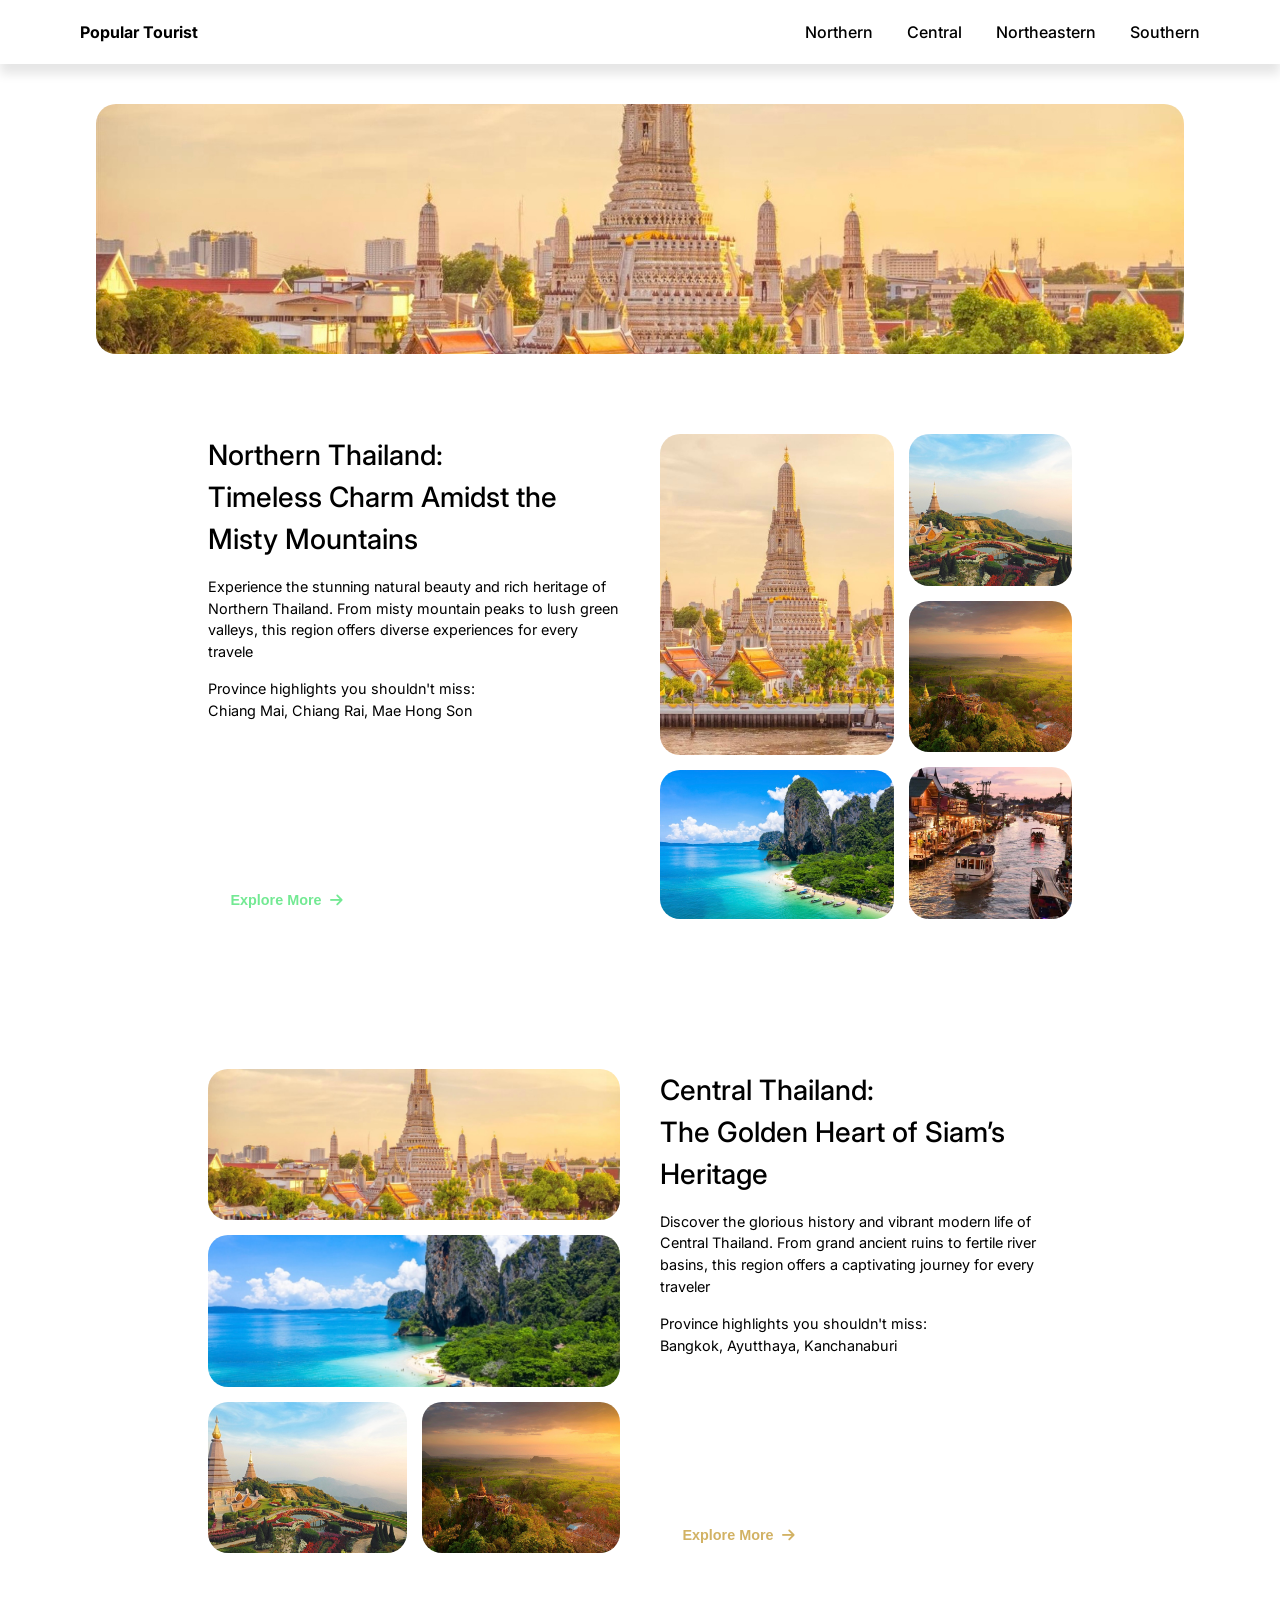
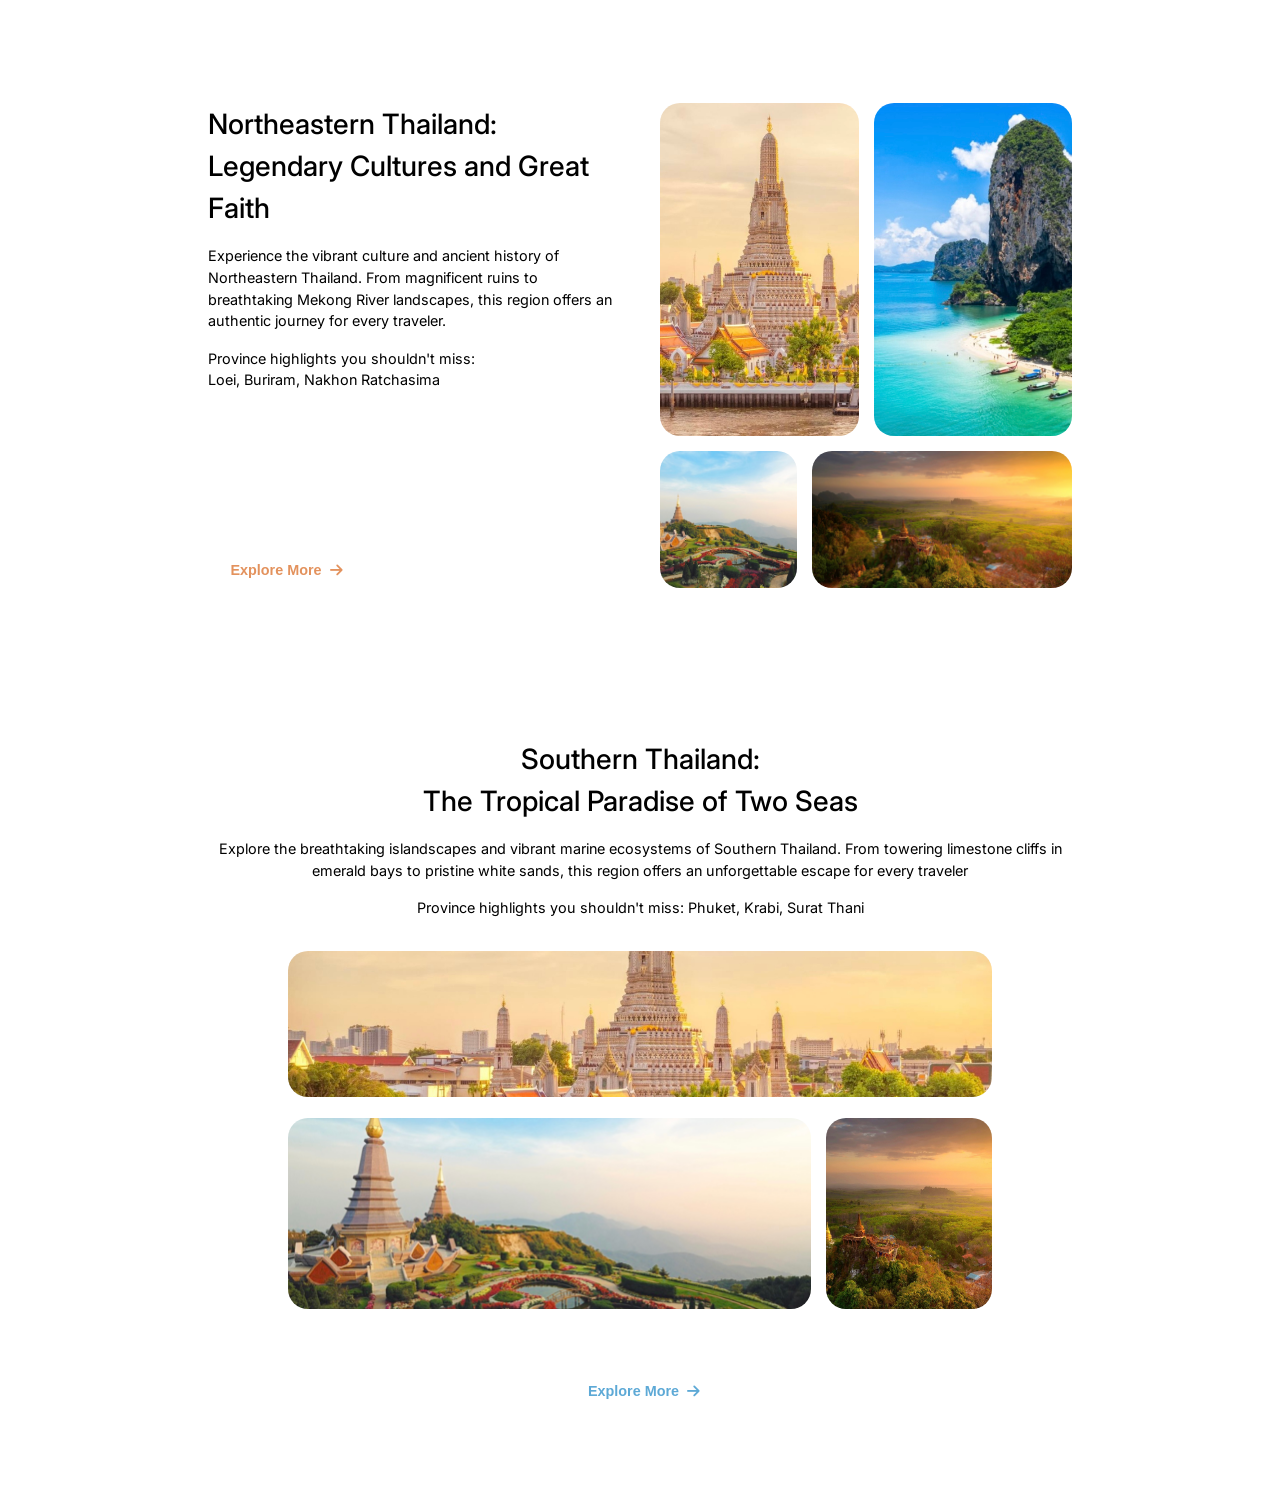
==== commit d7ddeb2c: "finish make a responsive" ====
--- a/html/index.html
+++ b/html/index.html
@@ -30,12 +30,19 @@
   <!-- Header -->
   <header class="header">
     <a class="logo" href="#home">Popular Tourist</a>
-    <div class="navbar">
+    <div class="navbar" id="myNavbar">
       <a href="#">Northern</a>
       <a href="#">Central</a>
       <a href="#">Northeastern</a>
       <a href="#">Southern</a>
     </div>
+
+    <div class="hambergerMenu" onclick="myFunction(this)">
+      <div class="bar1"></div>
+      <div class="bar2"></div>
+      <div class="bar3"></div>
+    </div>
+
   </header>
 
   <!-- banner -->
@@ -156,15 +163,13 @@
     <!-- southern -->
     <div class="southernContent">
 
-      <div class="southernContent">
+      <div class="southerAllContent">
         <div class="southernContentHeading">
           <h1>Southern Thailand:</h1>
           <h2>The Tropical Paradise of Two Seas</h2>
         </div>
 
-        <p class="southernContentDetail">Explore the breathtaking islandscapes and vibrant marine ecosystems of Southern
-          Thailand. From towering limestone cliffs in emerald bays to pristine white sands, this region offers an
-          unforgettable escape for every traveler</p>
+        <p class="southernContentDetail">Explore the breathtaking islandscapes and vibrant marine ecosystems of Southern Thailand. From towering limestone cliffs in emerald bays to pristine white sands, this region offers an unforgettable escape for every traveler</p>
 
         <div class="southernContentPlace">
           <p>Province highlights you shouldn't miss:&nbsp</p>
--- a/css/style.css
+++ b/css/style.css
@@ -7,17 +7,22 @@
 body {
     font-family: "Inter", "Open Sans", "Roboto";
     background-color: #ffffff;
-    line-height: auto;
+    line-height: 1.5;
 }
 
 /* navbar header */
 .header {
+    position: sticky;
+    top: 0;
+    z-index: 100;
+
     font-weight: 700;
     padding: 1.25rem 5rem;
     display: flex;
     justify-content: space-between;
     align-items: center;
-    box-shadow: 0px 2px 10px #0000001a;
+    box-shadow: 0px 10px 10px #0000001a;
+    background-color: #ffffff;
 }
 
 .logo {
@@ -32,8 +37,53 @@
     font-size: 1rem;
     color: black;
     text-decoration: none;
-    margin-left: 30px;
-}
+    padding-left: 30px;
+    /* margin-left: 30px; */
+}
+
+.hambergerMenu {
+  display: none;
+  cursor: pointer;
+}
+
+.bar1 , .bar2 , .bar3 {
+  width: 25px;
+  height: 3px;
+  background-color: #333;
+  margin: 4px 0;
+  transition: 0.4s;
+  border-radius: 2rem;
+}
+/* hamberger menu */
+/* .hambergerMenu {
+  display: inline-block;
+  cursor: pointer;
+}
+
+.bar1 , .bar2 , .bar3 {
+  width: 35px;
+  height: 5px;
+  background-color: #333;
+  margin: 6px 0;
+  transition: 0.4s;
+  border-radius: 2rem;
+}
+
+.change .bar1 {
+  transform: translate(0, 11px) rotate(-45deg);
+}
+
+.change .bar2 {
+    opacity: 0;
+}
+
+.change .bar3 {
+  transform: translate(0, -11px) rotate(45deg);
+}
+
+.menu-acti {
+    display: block !important;
+} */
 
 /* img banner */
 .banner {
@@ -69,7 +119,7 @@
 
 /* all content */
 .main {
-    margin-top: 80px;
+    margin: 80px 80px;
     padding: 0 10.5rem;
 }
 
@@ -91,7 +141,7 @@
     flex: 1;
 }
 
-.contentAllHeading h1 , h2 {
+.contentAllHeading h1 , .contentAllHeading h2 {
     font-weight: 500;
     font-size: 2.25rem;
     display: -webkit-box;
@@ -189,6 +239,8 @@
     flex: 1;
     gap: 15px;
     width: 100%;
+    /* overflow: hidden;
+    border-radius: 20px; */
     /* margin-bottom: auto; */
 }
 
@@ -333,8 +385,8 @@
     flex-direction: column;
     align-items: center;
     text-align: center;
-    padding-bottom: 55px;
-    max-width: 1200px;
+    /* padding-bottom: 55px; */
+    /* max-width: 1200px; */
     margin: auto;
 }
 
@@ -352,11 +404,14 @@
 
 .southernContentPlace {
     display: flex;
+    justify-content: center;
+    align-items: center;
+    padding-bottom: 2rem;
 }
 
 .southernImg {
-    padding: 0 2rem 4rem 2rem;
-    padding-bottom: 2rem;
+    padding: 0rem 5rem 4rem 5rem;
+    /* padding-bottom: 2rem; */
 }
 
 .southern1-1 , .southern2-1 , .southern2-2 {
@@ -410,7 +465,7 @@
 
     .bannerImage {
         width: 100%;       
-        height: 100%; 
+        height: 250px; 
         object-fit: cover;
     }
 
@@ -467,3 +522,277 @@
 
 }
 
+/* respon 1000 */
+@media (max-width: 1000px) {
+    .banner {
+        padding: 40px 1rem 0 1rem;
+    }
+
+    .bannerImages {
+        height: 200px;
+    }
+
+    .bannerImage {
+        width: 100%;
+        height: 200px;
+    }
+
+    .main {
+        margin-top: 50px;
+        padding: 0 2.5rem;
+    }
+    
+    .content {
+        display: flex;
+        flex-direction: column;
+        align-items: center;
+        gap: 0.25rem;
+        margin-bottom: 80px;
+    }
+    
+    .contentAll {
+        display: contents;
+        text-align: center;
+    }
+    
+    .contentAllHeading h1 ,.contentAllHeading h2 {
+        order: 1;
+    }
+    
+    .contentAllDetail {
+        order: 2;
+    }
+    
+    .contentAllPlace {
+        order: 3;
+        display: flex;
+    }
+
+    .contentAllHeading h1 , .contentAllHeading h2 , .southernContentHeading h1, .southernContentHeading h2 {
+        font-size: 1.25rem;
+    }
+
+    .contentAllDetail , .contentAllPlace p ,  .southernContentDetail , .southernContentPlace p{
+        font-size: 0.8rem;
+        max-width: 650px;
+    }
+    
+    .southernContent {
+        padding-bottom: 1rem;
+    }
+
+    .northernImg , .centralImg , .northeasternImg {
+        order: 4;
+        width: 100%;
+        
+        max-width: 320px; 
+ 
+        padding: 0 !important;
+        aspect-ratio: 408 / 480; 
+        margin-top: 20px;
+        
+    }
+
+    .southernImg {
+        padding: 0 ;
+        max-width: 400px;
+        margin-top: 20px;
+    }
+
+    .southernContentPlace {
+        padding-bottom: 1rem;
+    }
+
+    .northernButton , .centralButton , .northeasternButton , .southernButton {
+        order: 5;
+        margin-top: 2rem;
+        align-self: center;
+    }
+
+}
+
+
+/* repon 720px ทำเมนูข้างบน*/
+@media (max-width: 720px) {
+    .main {
+        padding: 0 0;
+    }
+
+    .header {
+        padding: 1rem 2rem;
+    }
+
+    .hambergerMenu {
+        display: block;
+    }
+
+    .change .bar1 {
+        transform: translate(0, 7px) rotate(-45deg);
+    }
+
+    .change .bar2 {
+        opacity: 0;
+    }
+
+    .change .bar3 {
+        transform: translate(0, -7px) rotate(45deg);
+    }
+
+    .menu-acti {
+        display: block !important;
+    }
+
+    .navbar {
+        display: flex;
+        flex-direction: column;
+        align-items: center;
+        position: absolute;
+        width: 100%;
+        top: 100%;
+        left: 0;
+        background-color: #ffffff;
+       
+        max-height: 0; 
+        overflow: hidden; 
+        transition: max-height 0.4s ease-in-out;
+    }
+
+    .navbar a {
+        font-size: 0.8rem;
+        display: block;
+        width: 100%; 
+        text-align: center;
+        padding: 1rem 0;
+    }
+
+    .navbar a:hover {
+        background-color: #ebebeb;
+    }
+
+    .navbar.active {
+        max-height: 250px;
+        
+        border-radius: 0 0 10px 10px;
+        box-shadow: 0px 10px 10px #0000001a;
+    }
+}
+
+
+/* respon 640px */
+@media (max-width: 640px) {
+    .banner {
+        padding: 30px 0 0 0;
+    }
+    
+    .bannerImages {
+        height: 150px;
+    }
+
+    .bannerImage {
+        width: 100%;
+        height: 150px; 
+    }
+
+    .contentAllPlace , .southernContentPlace {
+        display: flex;
+        flex-direction: column;
+    }
+
+    /* .southernContentPlace {
+        display: flex;
+        flex-direction: column;
+    } */
+
+}
+
+
+/* repon 560px */
+@media (max-width: 560px) {
+    .main {
+        margin: 40px 40px;
+    }
+
+    .content {
+        gap: 0;
+    }
+
+    .contentAllHeading h1 , .contentAllHeading h2 , .southernContentHeading h1, .southernContentHeading h2 {
+        font-size: 1rem;
+    }
+
+    .contentAllPlace , .southernContentPlace {
+        display: flex;
+        flex-direction: column;
+    }
+
+    .northernImg , .centralImg , .northeasternImg {
+        max-width: 300px;
+    }
+
+    .southernImg {
+        padding: 0 ;
+    }
+
+    .northernImg, .centralImg, .northeasternImg, .southernImg,
+    .northernImgs1, .northernImgs2, 
+    .centralImgs1, .centralImgs2, 
+    .northeasternImgs1, .northeasternImgs2, 
+    .southerns2 {
+        gap: 10px !important; 
+    }
+
+    .northernButton , .centralButton , .northeasternButton , .southernButton {
+        font-size: 0.75rem;
+        padding: 0.5rem 0.75rem 0.5rem 1rem;
+    }
+
+    .icon-green-arrow , .icon-brown-arrow , .icon-redBrown-arrow , .icon-blue-arrow {
+        font-size: 0.75rem;
+    }
+
+}
+
+/* respon 500px */
+@media (max-width: 500px) {
+    /* .main {
+        margin: 40px 40px;
+    } */
+    .contentAllHeading , .contentAllDetail , .contentAllPlace ,
+    .southernContentHeading , .southernContentDetail {
+        text-align: start;
+        align-self: flex-start; 
+    }
+    
+    .southernContentPlace {
+        align-items: flex-start;
+    }
+    
+    .southernContent {
+        padding-bottom: 1rem;
+    }
+}
+
+/* respon 480px */
+@media (max-width: 480px) {
+    .contentAllDetail , .contentAllPlace p ,  .southernContentDetail , .southernContentPlace p{
+        font-size: 0.7rem;
+        max-width: 650px;
+    }
+    
+    .northernImg , .centralImg , .northeasternImg , .southernImg ,
+    .northernImgs1 , .northernImgs2 , .centralImgs1 , .centralImgs2 , 
+    .northeasternImgs1 , .northeasternImgs2 , .southernImg , .southerns2 {
+        gap: 8px !important;
+    }
+
+    .northernButton, .centralButton, .northeasternButton, .southernButton {
+        font-size: 0.7rem;
+        padding: 0.4rem 0.6rem 0.4rem 0.8rem;
+        align-self: flex-start;
+        margin-left: 0.5rem;
+    }
+    .icon-green-arrow, .icon-brown-arrow, .icon-redBrown-arrow, .icon-blue-arrow {
+        font-size: 0.7rem;
+    }
+}
+
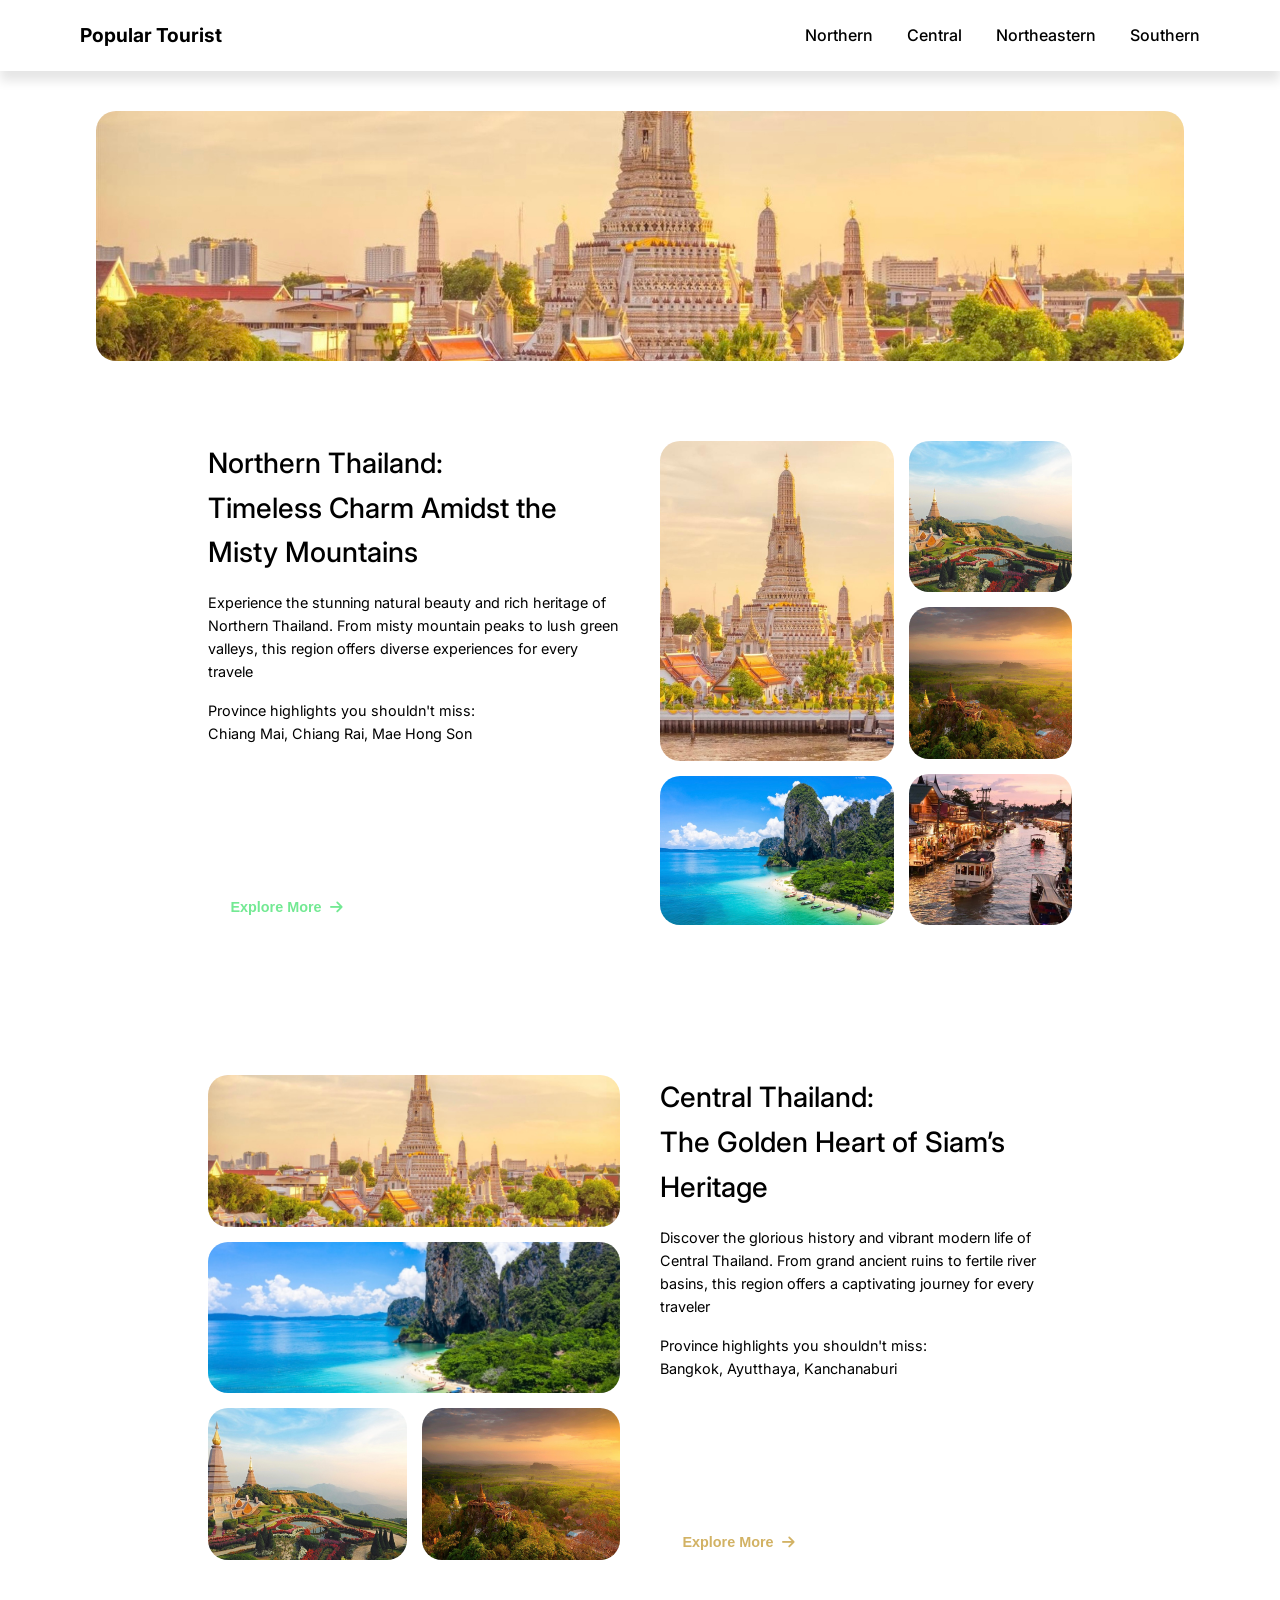
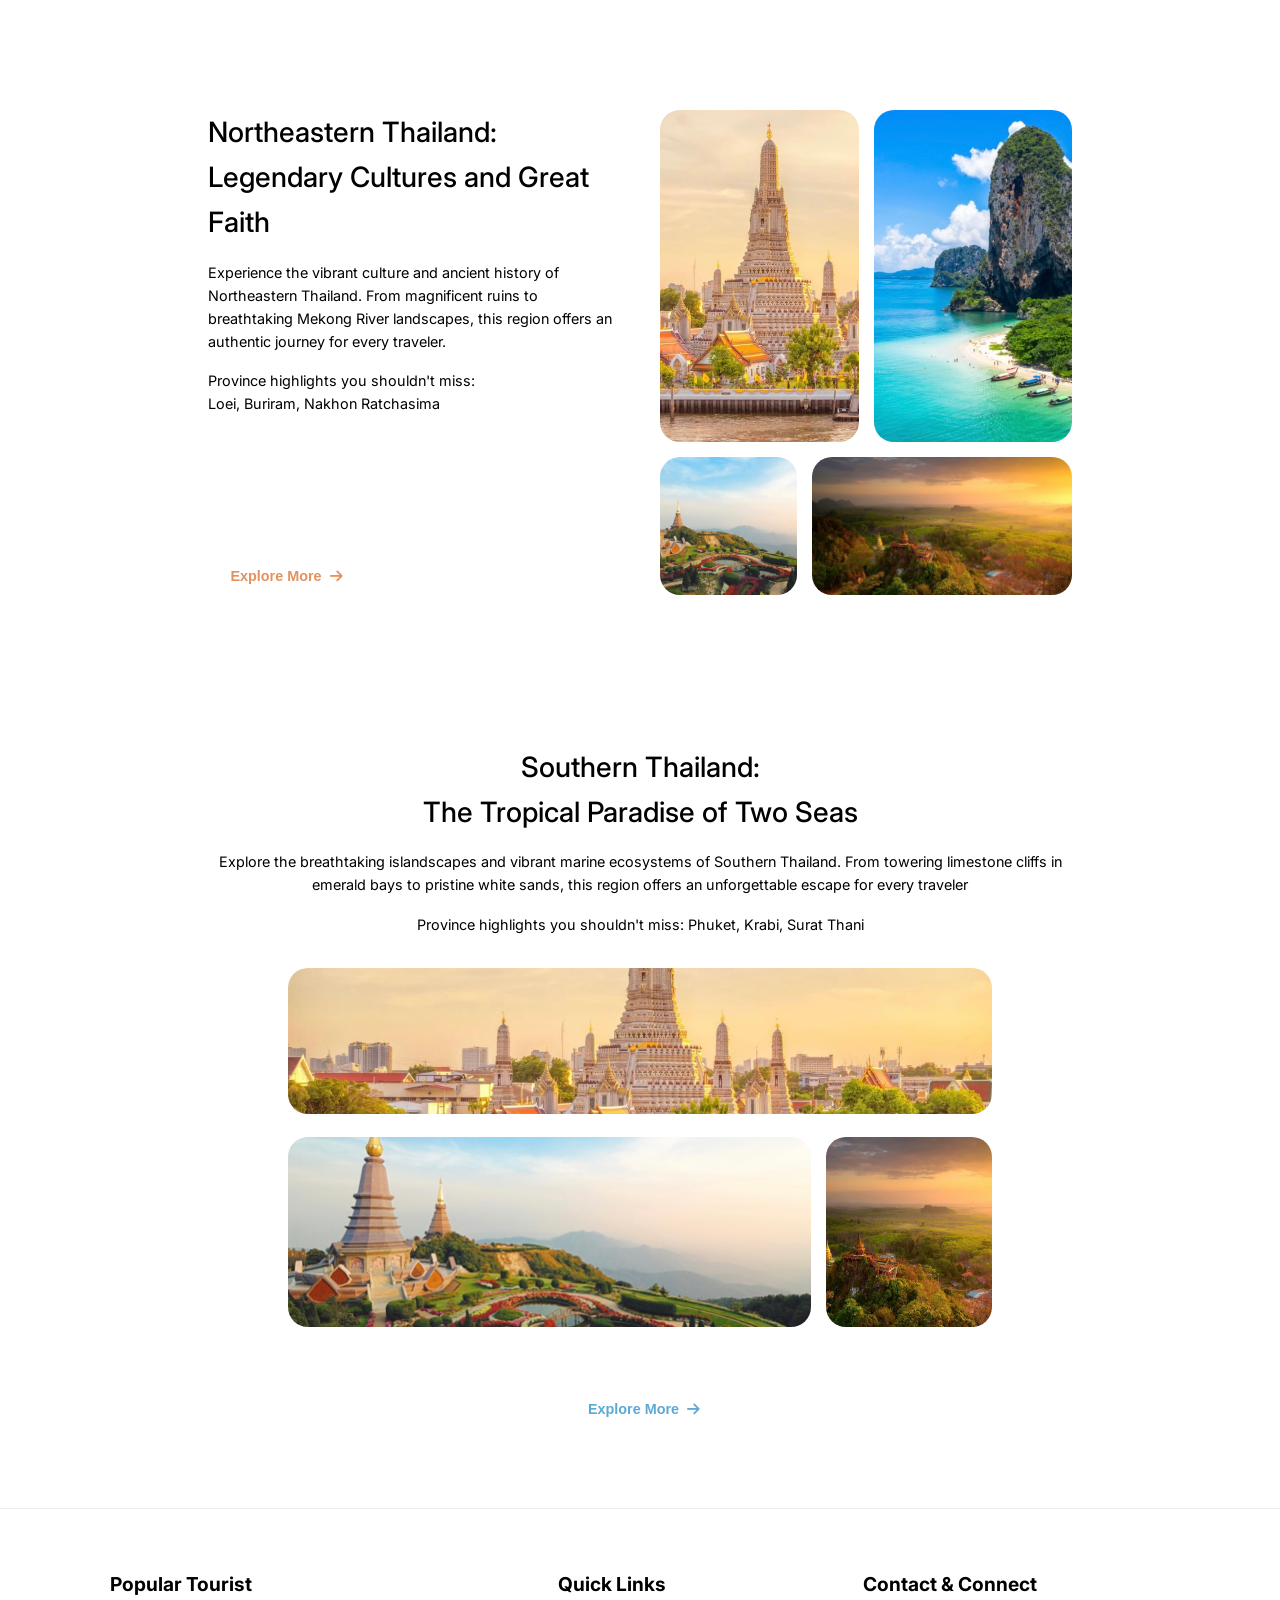
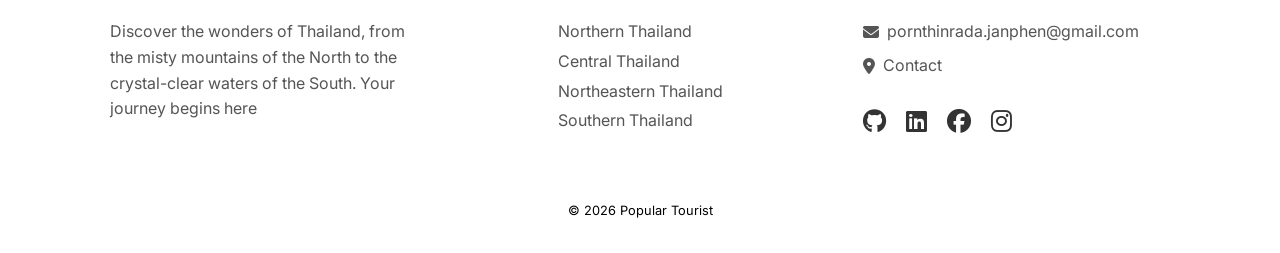
==== commit 285c6c6a: "finished a  responsive foe mobile and footer" ====
--- a/html/index.html
+++ b/html/index.html
@@ -26,15 +26,14 @@
 </head>
 
 <body>
-
   <!-- Header -->
   <header class="header">
     <a class="logo" href="#home">Popular Tourist</a>
     <div class="navbar" id="myNavbar">
-      <a href="#">Northern</a>
-      <a href="#">Central</a>
-      <a href="#">Northeastern</a>
-      <a href="#">Southern</a>
+      <a href="#" class="navbarNorthern">Northern</a>
+      <a href="#" class="navbarCentral" >Central</a>
+      <a href="#" class="navbarNortheastern">Northeastern</a>
+      <a href="#" class="navbarSouthern">Southern</a>
     </div>
 
     <div class="hambergerMenu" onclick="myFunction(this)">
@@ -163,7 +162,7 @@
     <!-- southern -->
     <div class="southernContent">
 
-      <div class="southerAllContent">
+      <div class="southernAllContent">
         <div class="southernContentHeading">
           <h1>Southern Thailand:</h1>
           <h2>The Tropical Paradise of Two Seas</h2>
@@ -193,10 +192,48 @@
 
   </main>
 
-
-
-
-
+  <!-- footer -->
+  <footer class="footer">
+    
+    <div class="footerContent">
+      <div class="footerContentDetail">
+        <h3>Popular Tourist</h3>
+        <p>Discover the wonders of Thailand, from the misty mountains of the North to the crystal-clear waters of the South. Your journey begins here</p>
+      </div>
+
+      <div class="footerContentDetail center-col">
+        <div class="links-wrapper">
+          <h3>Quick Links</h3>
+          <div class="footerContentDetailLink">
+            <a href="#">Northern Thailand</a>
+            <a href="#">Central Thailand</a>
+            <a href="#">Northeastern Thailand</a>
+            <a href="#">Southern Thailand</a>
+          </div>
+        </div>
+      </div>
+
+      <div class="footerContentDetail">
+        <h3>Contact & Connect</h3>
+        <div class="contact">
+          <p> <i class="fa-solid fa-envelope"></i> <span id="email"></span></p>
+          <p> <i class="fa-solid fa-location-dot"></i> Contact</p>
+        </div>
+
+        <div class="socailIcon">
+          <a href="#"><i class="fa-brands fa-github"></i></a>
+          <a href="#"><i class="fa-brands fa-linkedin"></i></a>
+          <a href="#"><i class="fa-brands fa-facebook"></i></a>
+          <a href="#"><i class="fa-brands fa-instagram"></i></a>
+        </div>
+      </div>
+    </div>
+
+    <div class="footerBottom">
+      <p>© 2026 Popular Tourist</p>
+    </div>
+
+  </footer>
 
 </body>
 
--- a/css/style.css
+++ b/css/style.css
@@ -4,10 +4,14 @@
     box-sizing: border-box;
 }
 
+html {
+    scroll-behavior: smooth;
+}
+
 body {
     font-family: "Inter", "Open Sans", "Roboto";
     background-color: #ffffff;
-    line-height: 1.5;
+    line-height: 1.6;
 }
 
 /* navbar header */
@@ -27,7 +31,7 @@
 
 .logo {
     font-weight: bold;
-    font-size: 1rem;
+    font-size: 1.2rem;
     color: black;
     text-decoration: none;
 }
@@ -37,8 +41,48 @@
     font-size: 1rem;
     color: black;
     text-decoration: none;
-    padding-left: 30px;
-    /* margin-left: 30px; */
+    margin-left: 30px;
+
+    position: relative;
+    padding-bottom: 5px;
+    transition: color 0.3s ease;
+}
+.navbar a::after {
+    content: '';
+    position: absolute;
+    left: 0;
+    bottom: 0;
+    width: 0;
+    height: 2px;
+    transition: width 0.3s ease-in-out;
+}
+.navbar a:hover::after {
+    width: 100%;
+}
+
+.navbarNorthern:hover {
+    color: #73E993;
+}
+.navbarNorthern::after {
+    background-color: #73E993;
+}
+.navbarCentral:hover {
+    color: #D2B264;
+}
+.navbarCentral::after {
+    background-color: #D2B264;
+}
+.navbarNortheastern:hover {
+    color: #E3925D;
+}
+.navbarNortheastern::after {
+    background-color: #E3925D;
+}
+.navbarSouthern:hover {
+    color: #5DA9D6;
+}
+.navbarSouthern::after {
+    background-color: #5DA9D6;
 }
 
 .hambergerMenu {
@@ -54,36 +98,6 @@
   transition: 0.4s;
   border-radius: 2rem;
 }
-/* hamberger menu */
-/* .hambergerMenu {
-  display: inline-block;
-  cursor: pointer;
-}
-
-.bar1 , .bar2 , .bar3 {
-  width: 35px;
-  height: 5px;
-  background-color: #333;
-  margin: 6px 0;
-  transition: 0.4s;
-  border-radius: 2rem;
-}
-
-.change .bar1 {
-  transform: translate(0, 11px) rotate(-45deg);
-}
-
-.change .bar2 {
-    opacity: 0;
-}
-
-.change .bar3 {
-  transform: translate(0, -11px) rotate(45deg);
-}
-
-.menu-acti {
-    display: block !important;
-} */
 
 /* img banner */
 .banner {
@@ -119,7 +133,7 @@
 
 /* all content */
 .main {
-    margin: 80px 80px;
+    margin: 80px;
     padding: 0 10.5rem;
 }
 
@@ -239,20 +253,12 @@
     flex: 1;
     gap: 15px;
     width: 100%;
-    /* overflow: hidden;
-    border-radius: 20px; */
-    /* margin-bottom: auto; */
 }
 
 .centralImg , .centralImgs1 , .northeasternImg , .southernImg {
     display: flex;
     flex-direction: column;
 }
-
-/* .northernImg , .centralImg , .northeasternImg {
-    aspect-ratio: 408 / 480;
-} */
-
 
 /* img northern */
 .northernImgs1 {
@@ -327,7 +333,6 @@
     flex: 1;
 }
 
-
 /* img northeastern */
 .northeasternImg1-2 , .northeasternImg2-1 , .northeasternImg2-2 {
     width: 0;
@@ -378,19 +383,16 @@
     flex: 257;
 }
 
-
 /* img southern */
 .southernContent {
     display: flex;
     flex-direction: column;
     align-items: center;
     text-align: center;
-    /* padding-bottom: 55px; */
-    /* max-width: 1200px; */
     margin: auto;
 }
 
-.southernContentHeading h1 , h2 {
+.southernContentHeading h1 , .southernContentHeading h2 {
     font-weight: 500;
     font-size: 2.25rem;
     overflow: hidden;
@@ -411,7 +413,6 @@
 
 .southernImg {
     padding: 0rem 5rem 4rem 5rem;
-    /* padding-bottom: 2rem; */
 }
 
 .southern1-1 , .southern2-1 , .southern2-2 {
@@ -446,15 +447,93 @@
     flex: 157;
 }
 
-
+.footer {
+    border-top: 1px solid #ebebeb;
+}
+
+.footerContent {
+    display: flex;
+    justify-content: space-between;
+    max-width: 1100px;
+    margin: auto;
+    padding: 60px 20px;
+    gap: 70px;
+}
+
+.footerContentDetail {
+    flex: 1;
+}
+
+.center-col {
+    display: flex;
+    flex-direction: column;
+    align-items: center;
+}
+
+.links-wrapper {
+    display: flex;
+    flex-direction: column;
+    align-items: flex-start;
+}
+
+
+.footerContentDetail h3 {
+    margin-bottom: 20px;
+    font-size: 1.2rem;
+}
+
+.footerContentDetailLink {
+    display: flex;
+    flex-direction: column;
+}
+
+.footerContentDetailLink a {
+    margin-bottom: 0.25rem;
+}
+
+.footerContentDetail p , .footerContentDetailLink a {
+    color: #555;
+    text-decoration: none;
+}
+
+.contact {
+    display: flex;
+    flex-direction: column;
+    gap: 0.5rem;
+}
+
+.contact p {
+    display: flex;
+    align-items: center;
+    gap: 0.5rem;
+}
+
+
+.socailIcon {
+    display: flex;
+    font-size: 1.5rem;
+    margin-top: 1.5rem;
+    gap: 1.25rem;
+}
+
+.socailIcon i {
+    color: #333;
+    transition: 0.3s;
+}
+
+.socailIcon i:hover {
+    color: #D2B264;
+}
+
+.footerBottom {
+    font-size: 0.8rem;
+    text-align: center;
+    margin-bottom: 2rem;
+}
 
 
 /* respon 900-1343 */
 @media (max-width: 1343px) {
-    /* .header {
-        padding: 1.25rem 6rem;
-    } */
-
     .banner {
         padding: 40px 4rem 0 4rem;
     }
@@ -520,6 +599,12 @@
         font-size: 0.9rem;
     }
 
+}
+
+@media (max-width: 1200px) {
+    .footerContent {
+        padding: 60px;
+    }
 }
 
 /* respon 1000 */
@@ -609,11 +694,29 @@
         align-self: center;
     }
 
-}
-
+    .footerContentDetail h3 {
+        font-size: 1.1rem;
+    }
+
+    .footerContentDetail p , .footerContentDetailLink a , .contact p {
+        font-size: 0.9rem;
+    }
+
+}
+@media (max-width: 856px) {
+    .footerContent {
+        flex-direction: column;
+        padding: 40px;
+        gap: 40px;
+    }
+    .center-col {
+        align-items: flex-start;
+    }
+    
+}
 
 /* repon 720px ทำเมนูข้างบน*/
-@media (max-width: 720px) {
+@media (max-width: 730px) {
     .main {
         padding: 0 0;
     }
@@ -666,8 +769,12 @@
     }
 
     .navbar a:hover {
-        background-color: #ebebeb;
-    }
+        background-color: #fdfdfd;
+    }
+
+   .navbar a:hover::after {
+    width: 0;
+}
 
     .navbar.active {
         max-height: 250px;
@@ -677,7 +784,6 @@
     }
 }
 
-
 /* respon 640px */
 @media (max-width: 640px) {
     .banner {
@@ -698,13 +804,7 @@
         flex-direction: column;
     }
 
-    /* .southernContentPlace {
-        display: flex;
-        flex-direction: column;
-    } */
-
-}
-
+}
 
 /* repon 560px */
 @media (max-width: 560px) {
@@ -754,9 +854,6 @@
 
 /* respon 500px */
 @media (max-width: 500px) {
-    /* .main {
-        margin: 40px 40px;
-    } */
     .contentAllHeading , .contentAllDetail , .contentAllPlace ,
     .southernContentHeading , .southernContentDetail {
         text-align: start;
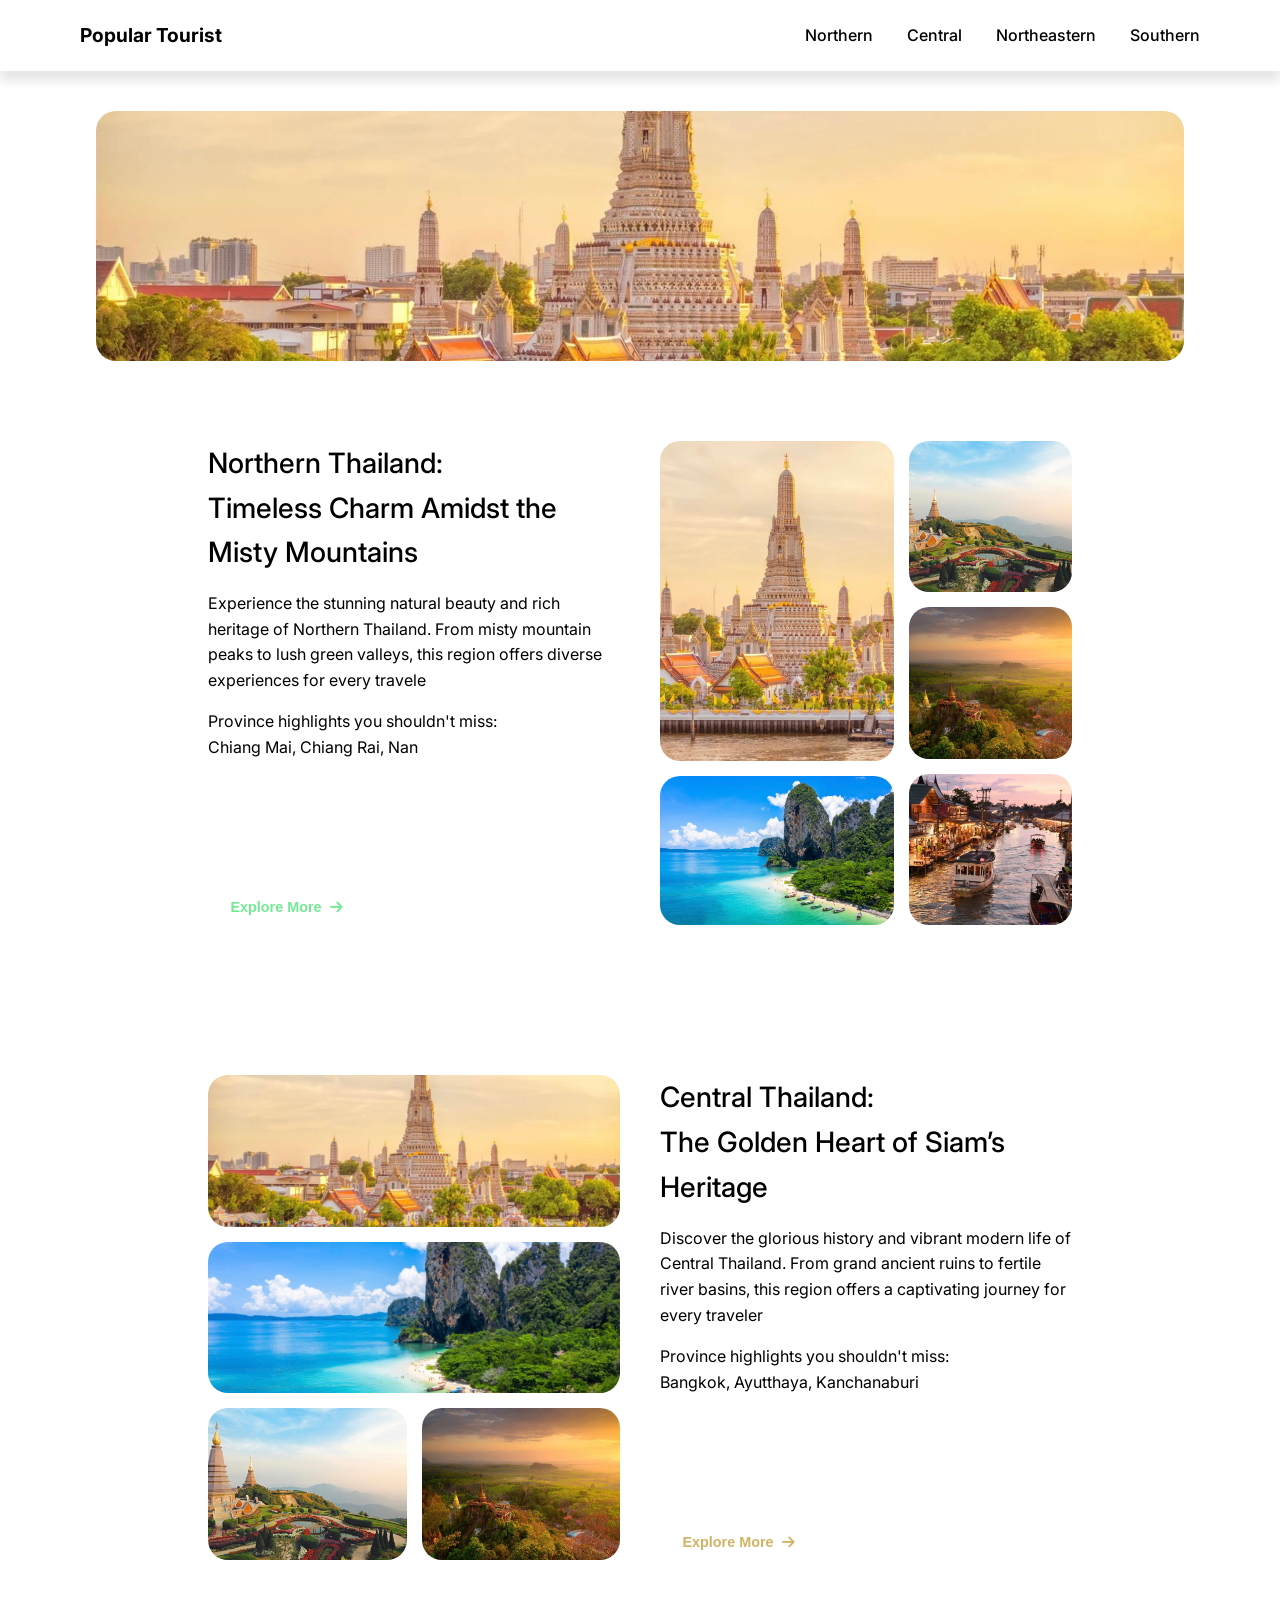
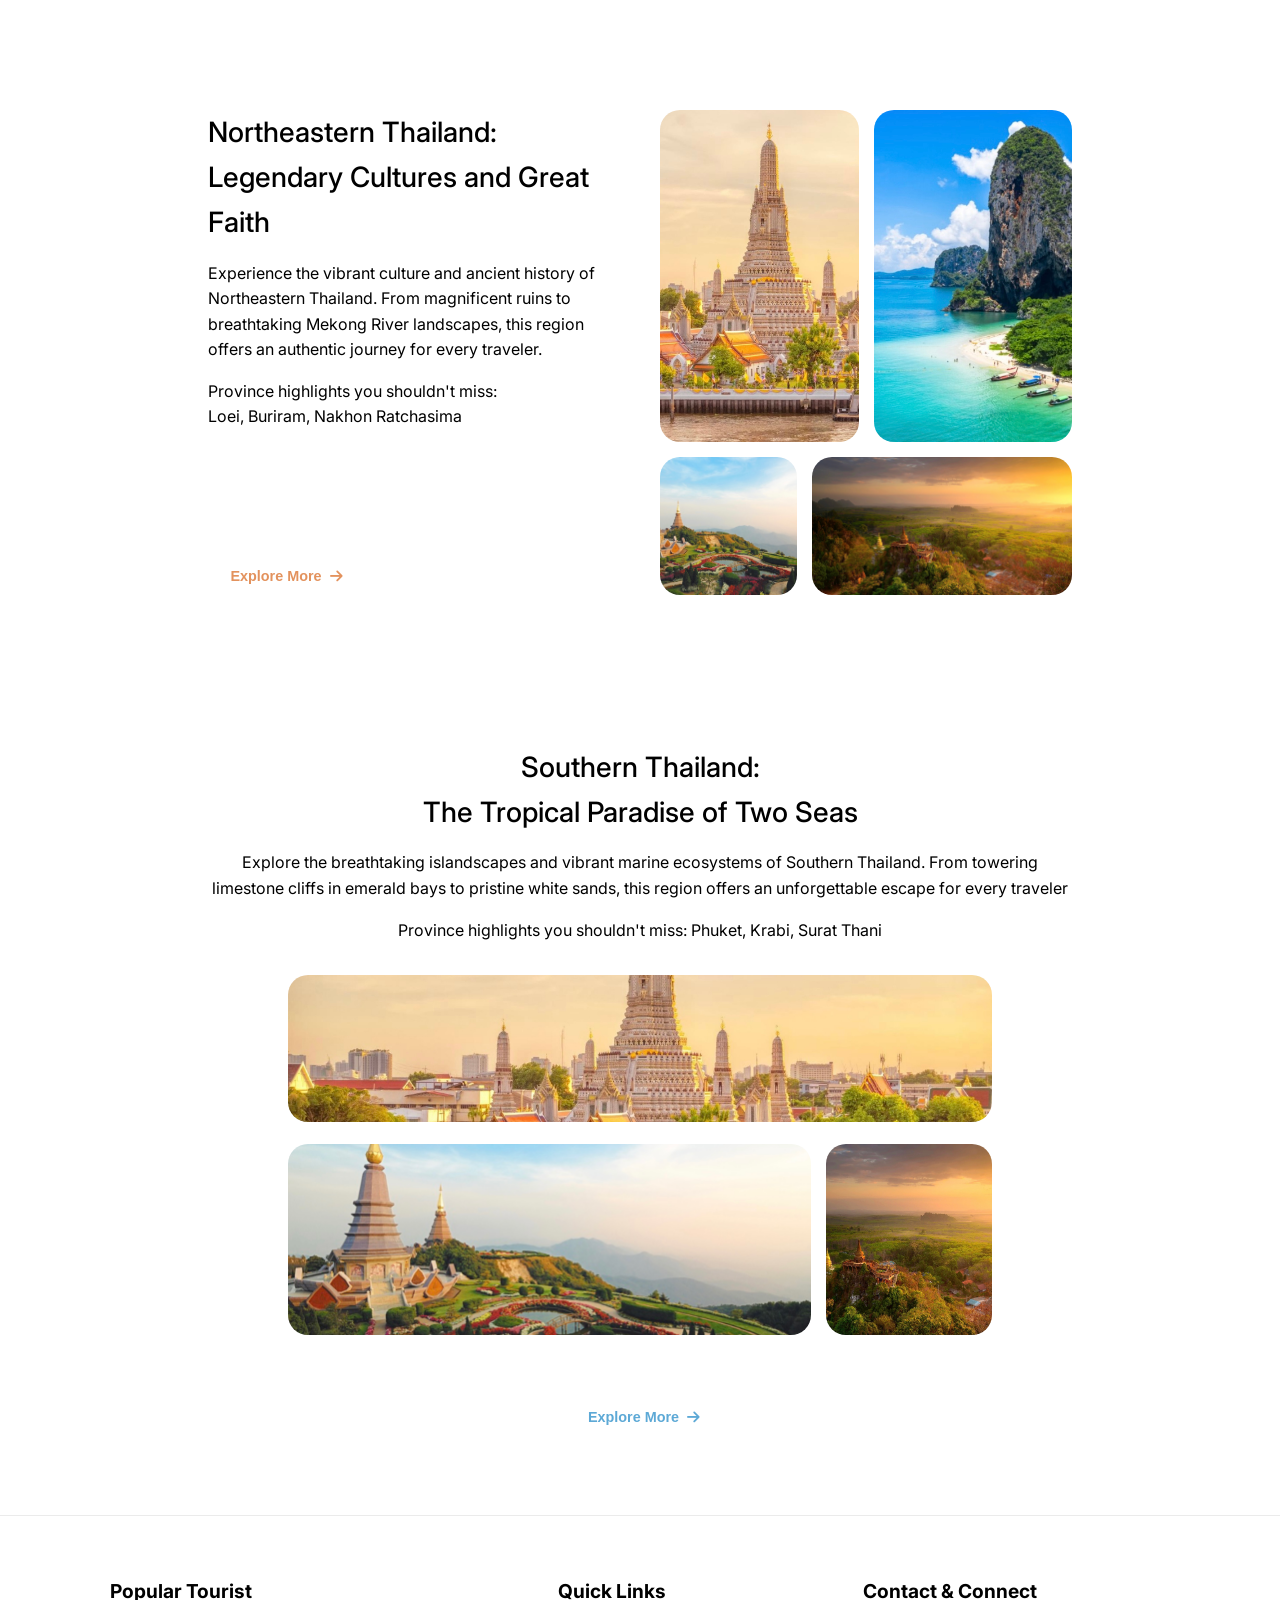
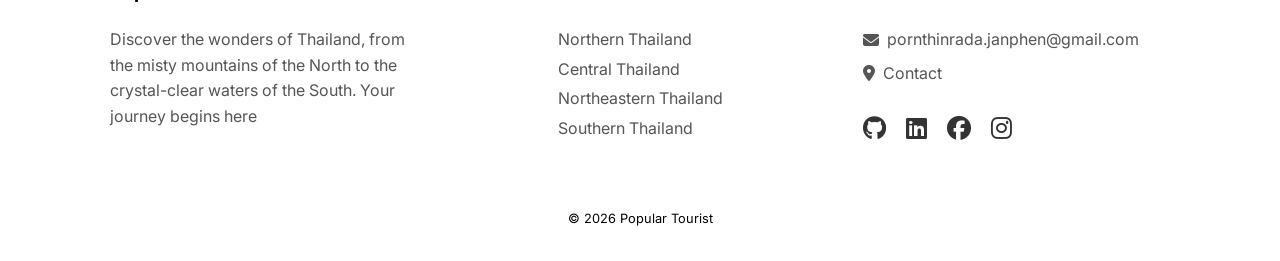
==== commit e70129e9: "create explore more northen and centeal" ====
--- a/html/index.html
+++ b/html/index.html
@@ -16,11 +16,10 @@
     rel="stylesheet">
   <!-- Icons -->
   <link rel="stylesheet" href="https://cdnjs.cloudflare.com/ajax/libs/font-awesome/6.5.1/css/all.min.css">
-  <!-- <link rel="stylesheet"
-    href="https://fonts.googleapis.com/css2?family=Material+Symbols+Outlined:opsz,wght,FILL,GRAD@24,400,0,0&icon_names=menu" /> -->
   <!-- css , js link -->
   <link rel="stylesheet" href="../css/style.css">
   <script src="./index.js" defer></script>
+  <script src="./sameDetail.js" defer></script>
   <title>Popular Tourist</title>
 
 </head>
@@ -28,12 +27,12 @@
 <body>
   <!-- Header -->
   <header class="header">
-    <a class="logo" href="#home">Popular Tourist</a>
+    <a class="logo" href="#home" onclick="window.location.href='index.html';">Popular Tourist</a>
     <div class="navbar" id="myNavbar">
-      <a href="#" class="navbarNorthern">Northern</a>
-      <a href="#" class="navbarCentral" >Central</a>
-      <a href="#" class="navbarNortheastern">Northeastern</a>
-      <a href="#" class="navbarSouthern">Southern</a>
+      <a href="northern.html" class="navbarNorthern">Northern</a>
+      <a href="central.html" class="navbarCentral">Central</a>
+      <a href="northeastern.html" class="navbarNortheastern">Northeastern</a>
+      <a href="southern.html" class="navbarSouthern">Southern</a>
     </div>
 
     <div class="hambergerMenu" onclick="myFunction(this)">
@@ -73,10 +72,10 @@
 
         <div class="contentAllPlace">
           <p>Province highlights you shouldn't miss:&nbsp</p>
-          <p>Chiang Mai, Chiang Rai, Mae Hong Son</p>
-        </div>
-
-        <button class="northernButton">Explore More <i class="fa-solid fa-arrow-right icon-green-arrow"></i></button>
+          <p>Chiang Mai, Chiang Rai, Nan</p>
+        </div>
+
+        <button class="northernButton" onclick="window.location.href='northern.html';">Explore More <i class="fa-solid fa-arrow-right icon-green-arrow"></i></button>
       </div>
 
       <div class="northernImg">
@@ -121,7 +120,7 @@
           <p>Bangkok, Ayutthaya, Kanchanaburi</p>
         </div>
 
-        <button class="centralButton">Explore More <i class="fa-solid fa-arrow-right icon-brown-arrow"></i></button>
+        <button class="centralButton" onclick="window.location.href='central.html';">Explore More <i class="fa-solid fa-arrow-right icon-brown-arrow"></i></button>
       </div>
     </div>
 
@@ -205,10 +204,10 @@
         <div class="links-wrapper">
           <h3>Quick Links</h3>
           <div class="footerContentDetailLink">
-            <a href="#">Northern Thailand</a>
-            <a href="#">Central Thailand</a>
-            <a href="#">Northeastern Thailand</a>
-            <a href="#">Southern Thailand</a>
+            <a href="northern.html">Northern Thailand</a>
+            <a href="central.html">Central Thailand</a>
+            <a href="northeastern.html">Northeastern Thailand</a>
+            <a href="southern.html">Southern Thailand</a>
           </div>
         </div>
       </div>
@@ -216,7 +215,7 @@
       <div class="footerContentDetail">
         <h3>Contact & Connect</h3>
         <div class="contact">
-          <p> <i class="fa-solid fa-envelope"></i> <span id="email"></span></p>
+          <p> <i class="fa-solid fa-envelope"></i> <span class="email" id="email"></span></p>
           <p> <i class="fa-solid fa-location-dot"></i> Contact</p>
         </div>
 
--- a/css/style.css
+++ b/css/style.css
@@ -531,6 +531,11 @@
     margin-bottom: 2rem;
 }
 
+.email {
+    display: -webkit-box;
+    -webkit-line-clamp: 3;
+    word-break: break-all;
+}
 
 /* respon 900-1343 */
 @media (max-width: 1343px) {
@@ -563,7 +568,7 @@
     }
 
     .contentAllDetail , .contentAllPlace p ,  .southernContentDetail , .southernContentPlace p{
-        font-size: 0.9rem;
+        font-size: 1rem;
     }
 
     .northernImg , .centralImg , .northeasternImg {
@@ -658,7 +663,7 @@
     }
 
     .contentAllDetail , .contentAllPlace p ,  .southernContentDetail , .southernContentPlace p{
-        font-size: 0.8rem;
+        font-size: 1rem;
         max-width: 650px;
     }
     
@@ -712,11 +717,16 @@
     .center-col {
         align-items: flex-start;
     }
-    
-}
-
-/* repon 720px ทำเมนูข้างบน*/
-@media (max-width: 730px) {
+
+    .contentAllPlace , .southernContentPlace {
+        display: flex;
+        flex-direction: column;
+    }
+    
+}
+
+/* repon 730px ทำเมนูข้างบน*/
+@media (max-width: 750px) {
     .main {
         padding: 0 0;
     }
@@ -773,12 +783,11 @@
     }
 
    .navbar a:hover::after {
-    width: 0;
-}
+        width: 0;
+    }
 
     .navbar.active {
         max-height: 250px;
-        
         border-radius: 0 0 10px 10px;
         box-shadow: 0px 10px 10px #0000001a;
     }
@@ -806,8 +815,8 @@
 
 }
 
-/* repon 560px */
-@media (max-width: 560px) {
+/* repon 580px */
+@media (max-width: 580px) {
     .main {
         margin: 40px 40px;
     }
@@ -817,7 +826,7 @@
     }
 
     .contentAllHeading h1 , .contentAllHeading h2 , .southernContentHeading h1, .southernContentHeading h2 {
-        font-size: 1rem;
+        font-size: 1.25rem;
     }
 
     .contentAllPlace , .southernContentPlace {
@@ -841,19 +850,6 @@
         gap: 10px !important; 
     }
 
-    .northernButton , .centralButton , .northeasternButton , .southernButton {
-        font-size: 0.75rem;
-        padding: 0.5rem 0.75rem 0.5rem 1rem;
-    }
-
-    .icon-green-arrow , .icon-brown-arrow , .icon-redBrown-arrow , .icon-blue-arrow {
-        font-size: 0.75rem;
-    }
-
-}
-
-/* respon 500px */
-@media (max-width: 500px) {
     .contentAllHeading , .contentAllDetail , .contentAllPlace ,
     .southernContentHeading , .southernContentDetail {
         text-align: start;
@@ -862,17 +858,23 @@
     
     .southernContentPlace {
         align-items: flex-start;
-    }
-    
+        text-align: start;
+    }
+
     .southernContent {
         padding-bottom: 1rem;
     }
+    .contentAllDetail , .contentAllPlace p ,  .southernContentDetail , .southernContentPlace p{
+        font-size: 1rem;
+        max-width: 650px;
+    }
+
 }
 
 /* respon 480px */
 @media (max-width: 480px) {
     .contentAllDetail , .contentAllPlace p ,  .southernContentDetail , .southernContentPlace p{
-        font-size: 0.7rem;
+        font-size: 1rem;
         max-width: 650px;
     }
     
@@ -883,13 +885,8 @@
     }
 
     .northernButton, .centralButton, .northeasternButton, .southernButton {
-        font-size: 0.7rem;
-        padding: 0.4rem 0.6rem 0.4rem 0.8rem;
         align-self: flex-start;
         margin-left: 0.5rem;
     }
-    .icon-green-arrow, .icon-brown-arrow, .icon-redBrown-arrow, .icon-blue-arrow {
-        font-size: 0.7rem;
-    }
-}
-
+}
+
